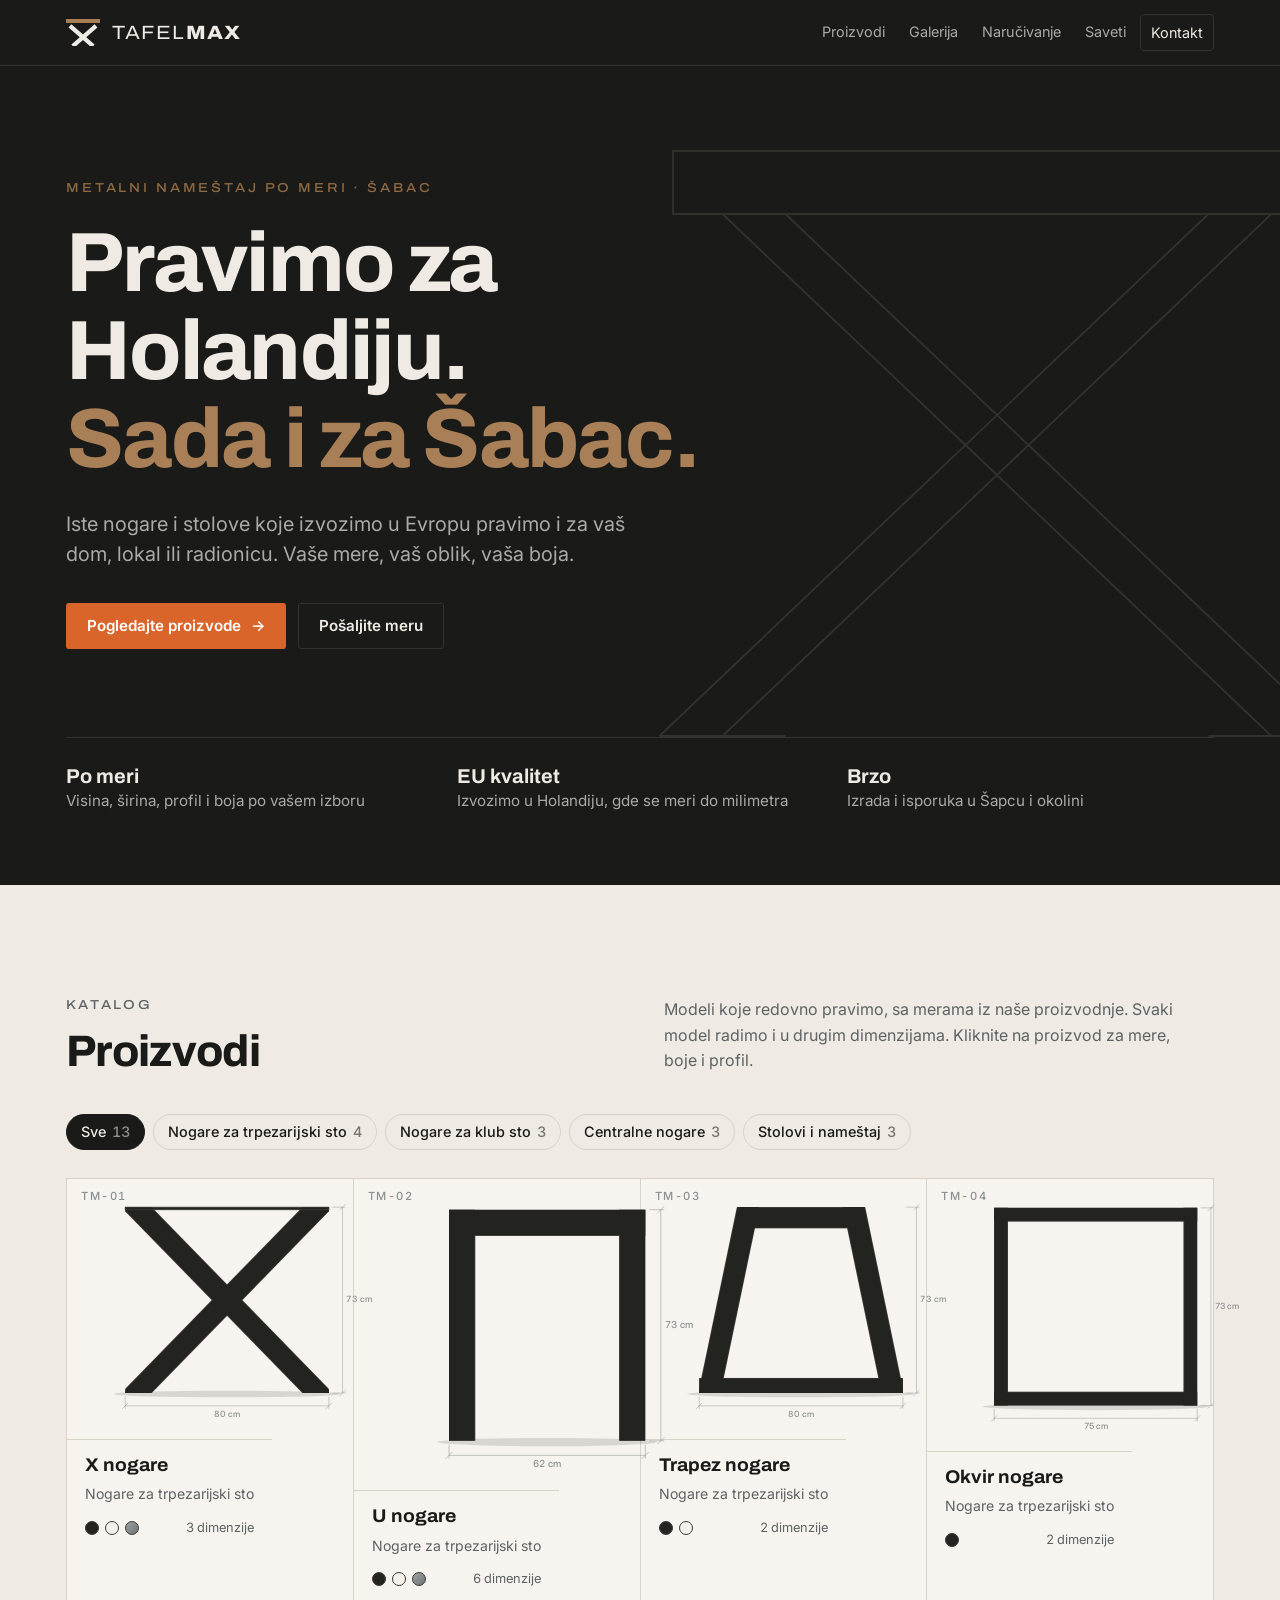
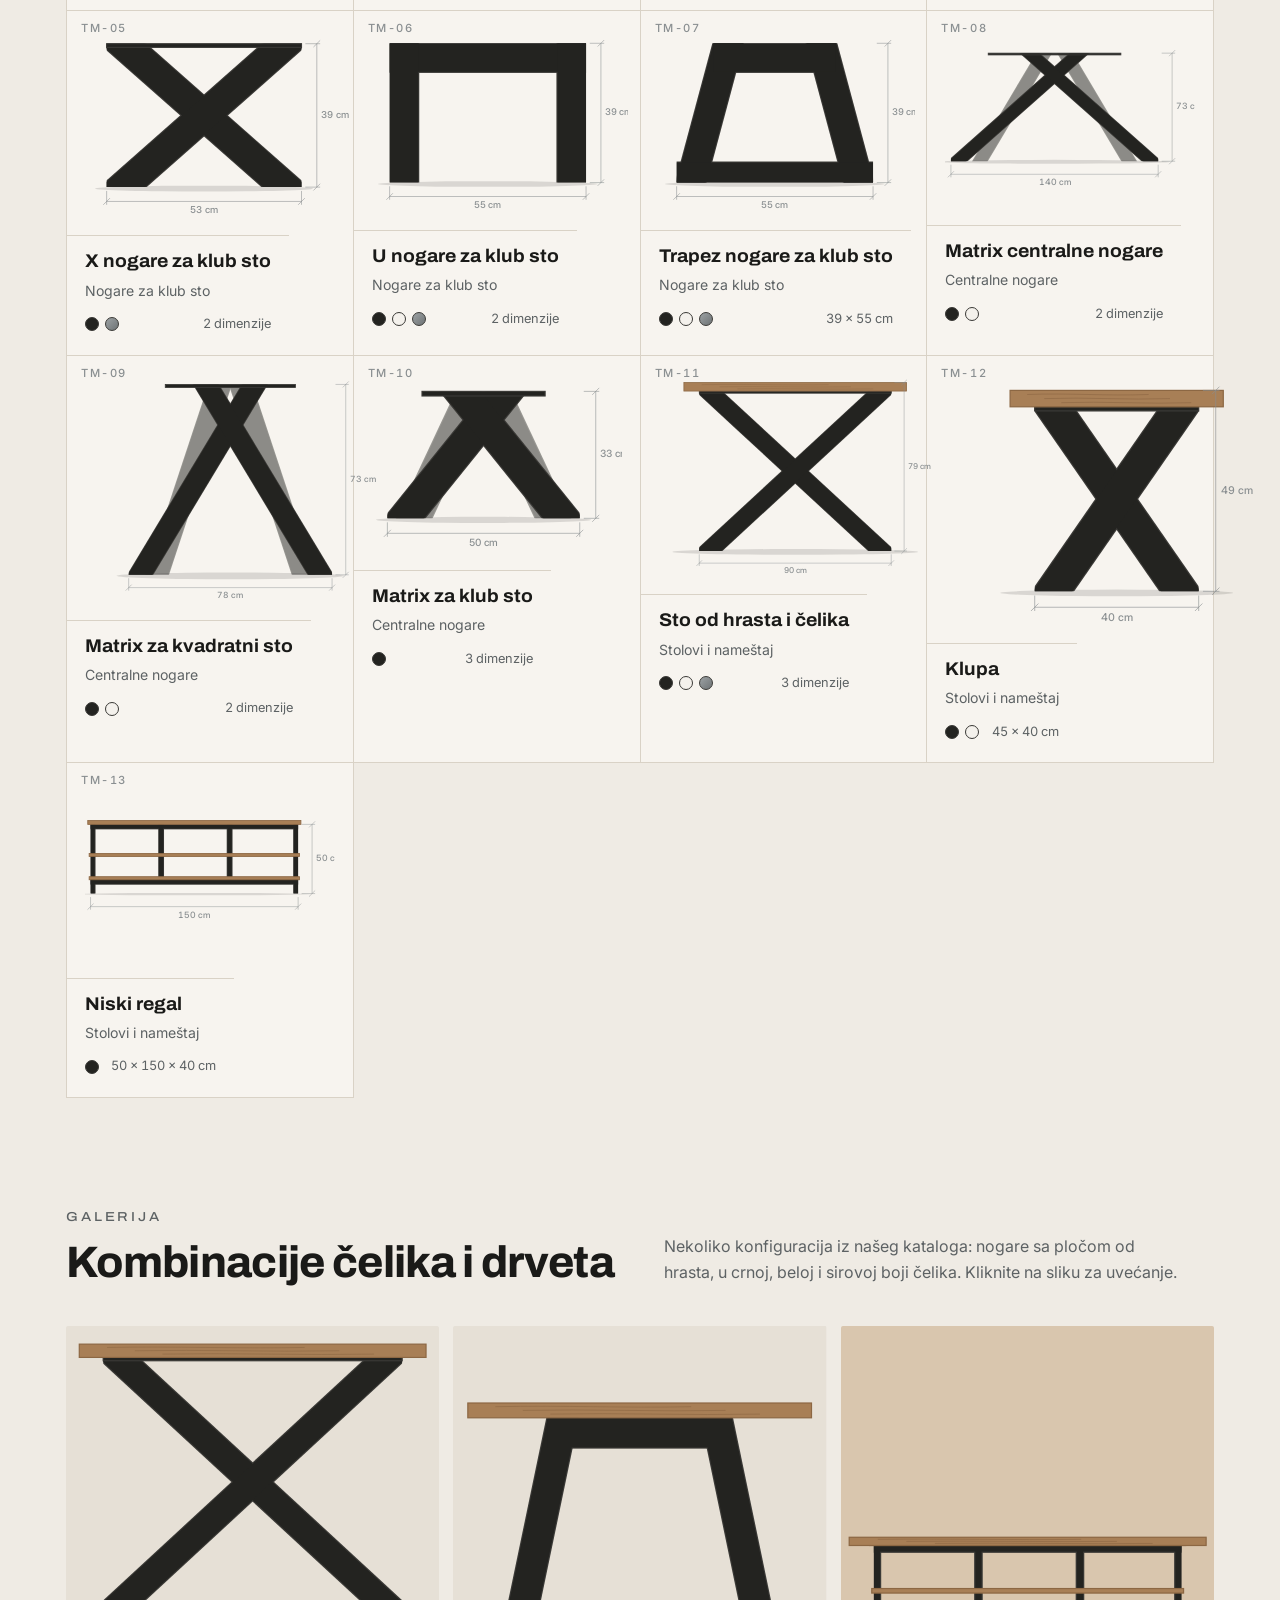
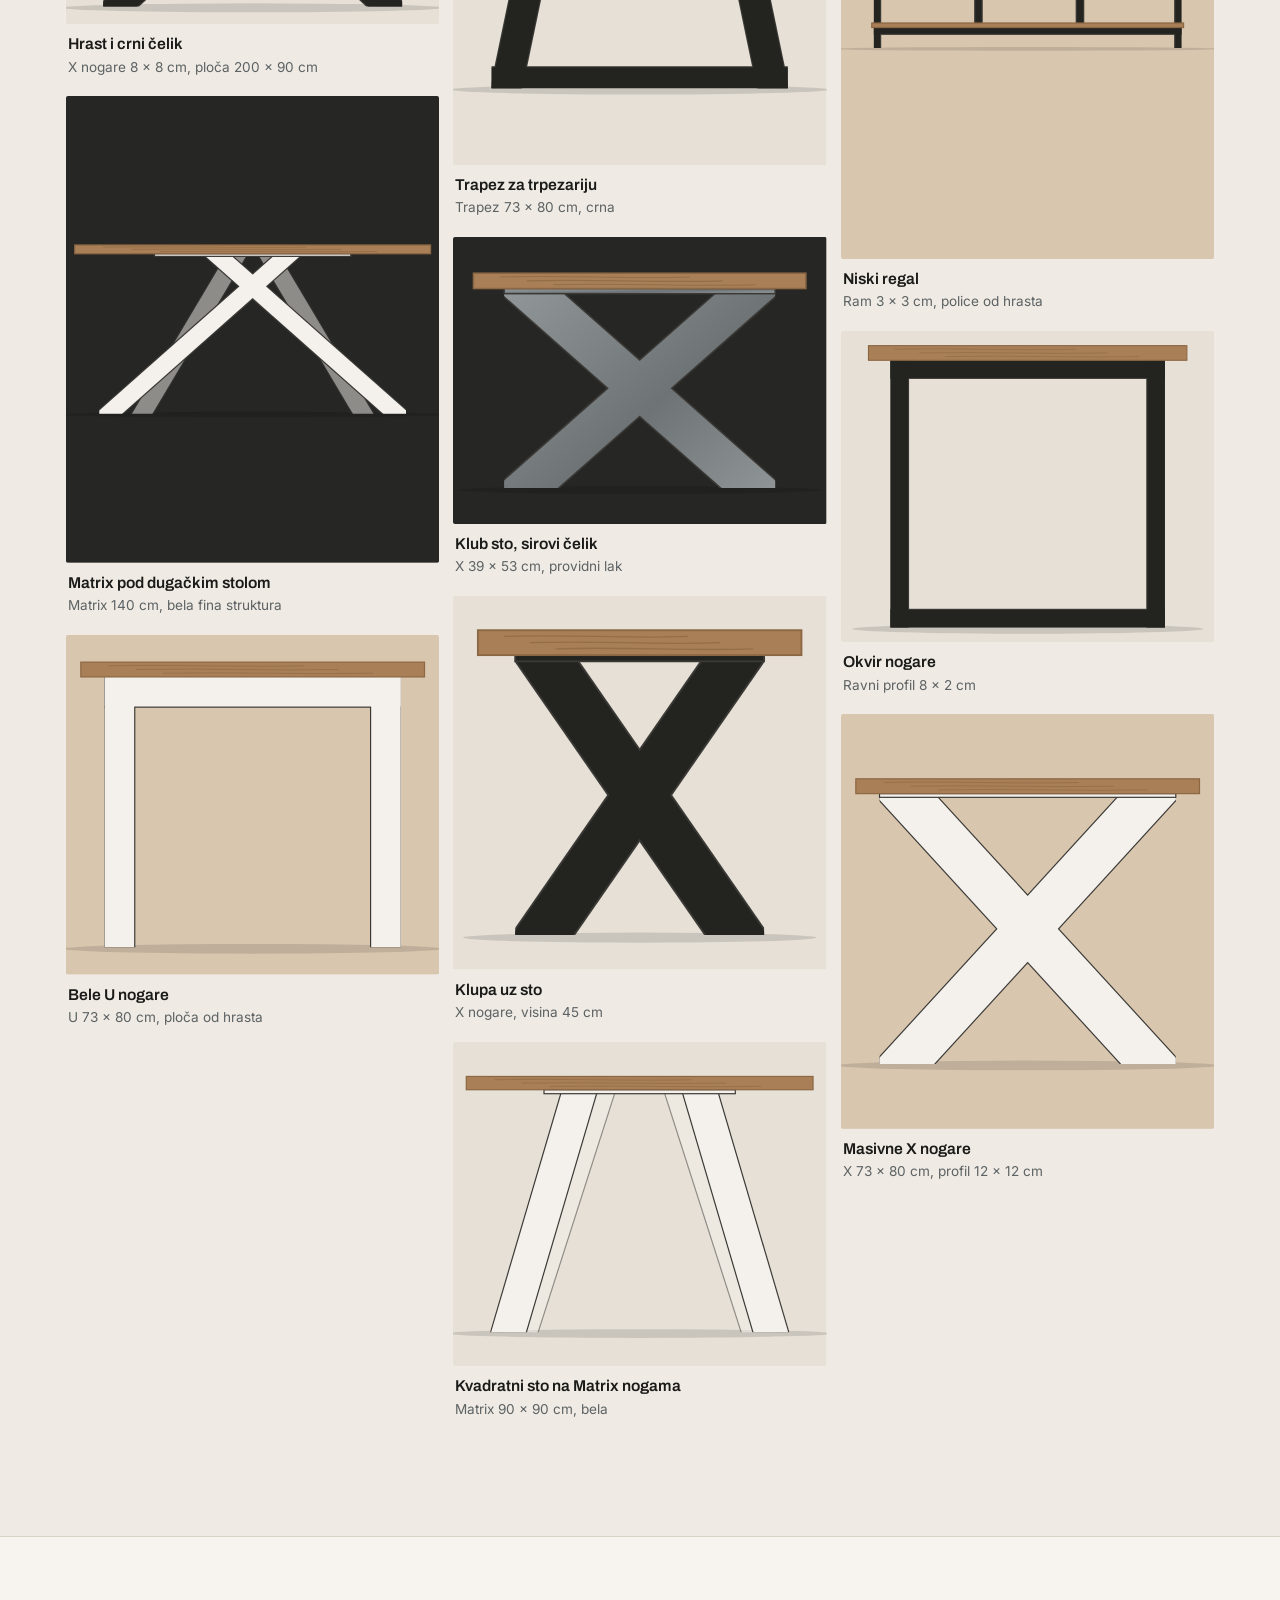
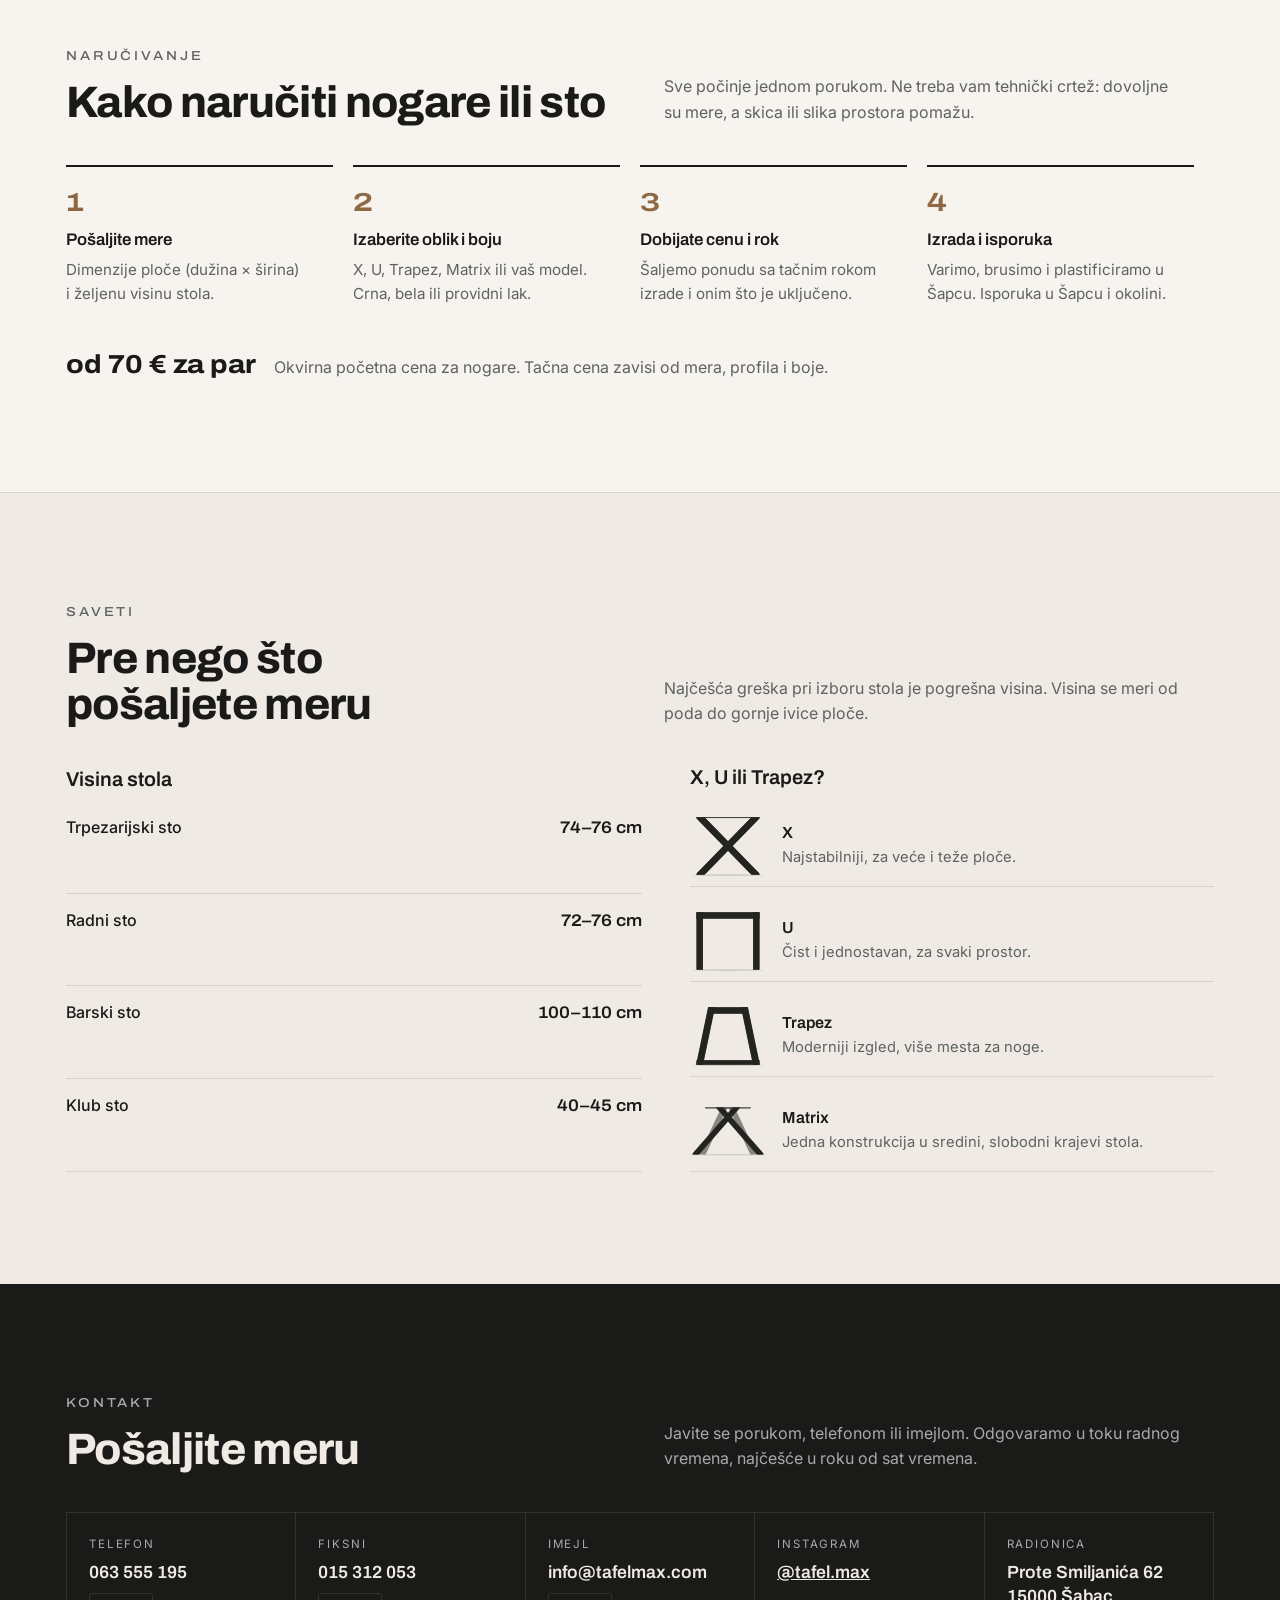
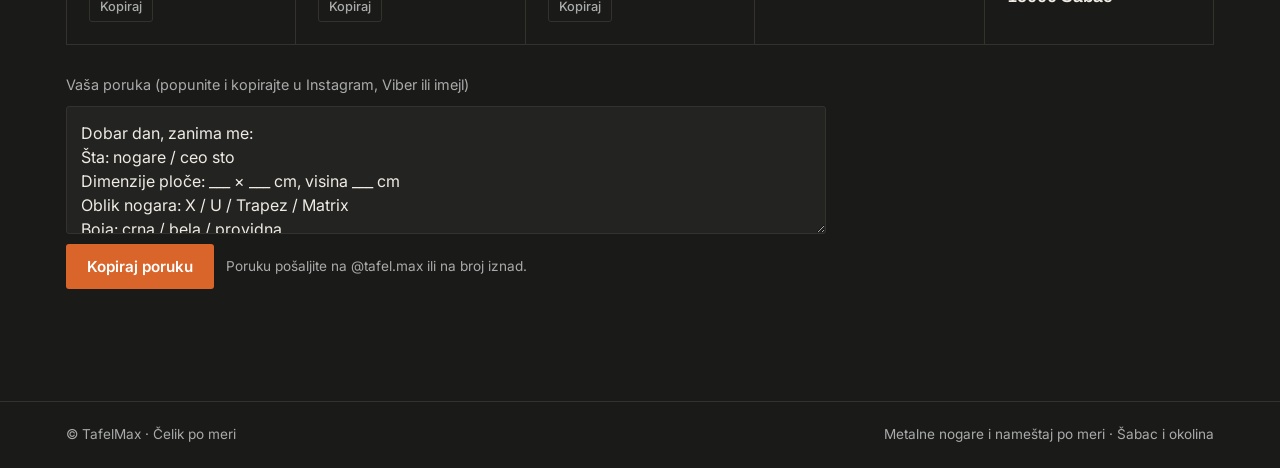
==== index.html @ 5641b3a3 "Add TafelMax static website with product catalog and gallery Co-Authored-By: Claude Opus 5.5 <norepl" ====
<!doctype html>
<html lang="sr-Latn">
<head>
<meta charset="utf-8">
<meta name="viewport" content="width=device-width, initial-scale=1, viewport-fit=cover">
<title>TafelMax</title>
<meta name="claude:viewport-fit-sides" content="cover">
<meta name="description" content="TafelMax, Šabac. Metalne nogare i nameštaj po meri. Izvozimo u Holandiju.">
<link rel="preconnect" href="https://fonts.googleapis.com">
<link rel="preconnect" href="https://fonts.gstatic.com" crossorigin>
<link rel="stylesheet" href="https://fonts.googleapis.com/css2?family=Archivo:wdth,wght@62..125,400..800&family=Inter:wght@400;500;600&display=swap">
<style>
/* Layout: katalog tehničkih listova. Tamni uvodni pojas, zatim mreža proizvoda kao listovi sa kotama u cm. */
:root {
  /* brend paleta (TafelMax vizuelni identitet) */
  --ugalj: #1A1A18;
  --lan: #EFEBE4;
  --hrast: #A87F56;
  --celik: #63686B;
  --varnica: #D9652B;

  --bg: #EFEBE4;
  --surface: #F7F4EF;
  --fg: #1A1A18;
  --muted: #5D6264;
  --line: #D9D2C6;
  --accent: #8E6943;
  --oak: #A87F56;
  --oak-grain: #8C6743;
  --cta: #D9652B;
  --cta-fg: #FFFFFF;
  --sheet: #F7F4EF;
  --dim: #8A8F91;
  --outline: #3A3936;
  --m-black: #232320;
  --m-white: #F4F1EC;
  --raw-a: #9DA2A4;
  --raw-b: #6E7375;

  --band-bg: #1A1A18;
  --band-fg: #EFEBE4;
  --band-muted: #A9ABAA;
  --band-line: #33322E;

  --f-display: "Archivo", "Helvetica Neue", Arial, sans-serif;
  --f-text: "Inter", system-ui, -apple-system, "Segoe UI", Roboto, sans-serif;

  --step--1: 0.8125rem;
  --step-0: 1rem;
  --step-1: 1.25rem;
  --step-2: 1.625rem;
  --step-3: clamp(1.9rem, 1.4rem + 2vw, 2.75rem);
  --step-4: clamp(2.6rem, 1.6rem + 4.6vw, 5.25rem);

  --wrap: 1180px;
  --gut-l: max(16px, env(safe-area-inset-left, 0px));
  --gut-r: max(16px, env(safe-area-inset-right, 0px));
}
@media (prefers-color-scheme: dark) {
  :root:not([data-theme="light"]) {
    --bg: #1A1A18; --surface: #22221F; --fg: #EFEBE4; --muted: #A3A6A6; --line: #34332F;
    --accent: #C49A6E; --oak: #A87F56; --oak-grain: #8C6743; --cta: #D9652B; --cta-fg: #FFFFFF;
    --sheet: #22221F; --dim: #777B7C; --outline: #8E9192; --m-black: #121211; --m-white: #ECE8E1;
    --raw-a: #A4A9AB; --raw-b: #6E7375;
    --band-bg: #121211; --band-line: #2C2B28;
    color-scheme: dark;
  }
}
:root[data-theme="dark"] {
  --bg: #1A1A18; --surface: #22221F; --fg: #EFEBE4; --muted: #A3A6A6; --line: #34332F;
  --accent: #C49A6E; --oak: #A87F56; --oak-grain: #8C6743; --cta: #D9652B; --cta-fg: #FFFFFF;
  --sheet: #22221F; --dim: #777B7C; --outline: #8E9192; --m-black: #121211; --m-white: #ECE8E1;
  --raw-a: #A4A9AB; --raw-b: #6E7375;
  --band-bg: #121211; --band-line: #2C2B28;
  color-scheme: dark;
}

* { box-sizing: border-box; }
html { scroll-behavior: smooth; scroll-padding-top: 72px; }
body {
  margin: 0;
  background: var(--bg);
  color: var(--fg);
  font: 400 var(--step-0)/1.6 var(--f-text);
  -webkit-font-smoothing: antialiased;
}
body::before {
  content: ""; position: fixed; inset: 0 0 auto; height: env(safe-area-inset-top, 0px);
  z-index: 30; background: var(--band-bg);
}
img, svg { max-width: 100%; display: block; }
a { color: inherit; }
h1, h2, h3 { font-family: var(--f-display); text-wrap: balance; margin: 0; line-height: 1.05; }
p { margin: 0; }
:focus-visible { outline: 2px solid var(--cta); outline-offset: 3px; border-radius: 2px; }
.wrap { max-width: var(--wrap); margin: 0 auto; padding-left: var(--gut-l); padding-right: var(--gut-r); }
.eyebrow {
  font: 500 var(--step--1)/1.2 var(--f-display); font-stretch: 112%;
  text-transform: uppercase; letter-spacing: .22em; color: var(--accent);
}
.num { font-variant-numeric: tabular-nums; }

/* header */
.top {
  position: sticky; top: env(safe-area-inset-top, 0px); z-index: 20;
  background: var(--band-bg); color: var(--band-fg); border-bottom: 1px solid var(--band-line);
}
.top .wrap { display: flex; align-items: center; justify-content: space-between; gap: 16px; padding-block: 14px; }
.brand { display: flex; align-items: center; gap: 12px; text-decoration: none; }
.brand svg { width: 34px; height: auto; }
.wordmark { font: 400 1.2rem/1 var(--f-display); font-stretch: 112%; letter-spacing: .08em; }
.wordmark b { font-weight: 800; }
.nav { display: flex; gap: 4px; flex-wrap: wrap; justify-content: flex-end; }
.nav a {
  text-decoration: none; font-size: .9rem; color: var(--band-muted);
  padding: 6px 10px; border-radius: 4px;
}
.nav a:hover { color: var(--band-fg); }
.nav a.cta-mini { color: var(--band-fg); border: 1px solid var(--band-line); }
@media (max-width: 720px) { .nav a:not(.cta-mini) { display: none; } }

/* hero */
.hero { background: var(--band-bg); color: var(--band-fg); overflow: hidden; position: relative; }
.hero .wrap { position: relative; padding-block: clamp(56px, 9vw, 120px) clamp(40px, 6vw, 72px); }
.hero-x {
  position: absolute; right: -6%; top: 6%; width: min(62vw, 720px); height: auto;
  pointer-events: none; color: var(--band-line);
}
.hero h1 {
  font-size: var(--step-4); font-weight: 750; font-stretch: 100%; letter-spacing: -.02em;
  max-width: 14ch; margin-top: 22px; position: relative;
}
.hero h1 span { color: var(--hrast); display: block; }
.hero .lead { max-width: 46ch; margin-top: 26px; font-size: var(--step-1); line-height: 1.5; color: var(--band-muted); position: relative; }
.hero-actions { display: flex; flex-wrap: wrap; gap: 12px; margin-top: 34px; position: relative; }
.btn {
  display: inline-flex; align-items: center; gap: 10px; font: 600 .95rem/1 var(--f-text);
  padding: 14px 20px; border-radius: 3px; text-decoration: none; cursor: pointer; border: 1px solid transparent;
}
.btn-cta { background: var(--cta); color: var(--cta-fg); }
.btn-cta:hover { filter: brightness(1.06); }
.btn-ghost { border-color: var(--band-line); color: var(--band-fg); background: transparent; }
.btn-ghost:hover { border-color: var(--band-muted); }
.facts {
  display: grid; grid-template-columns: repeat(3, minmax(0, 1fr)); gap: 24px;
  margin-top: clamp(48px, 7vw, 88px); padding-top: 26px; border-top: 1px solid var(--band-line); position: relative;
}
.facts b { display: block; font: 700 var(--step-1)/1.2 var(--f-display); }
.facts span { color: var(--band-muted); font-size: .95rem; }
@media (max-width: 600px) { .facts { grid-template-columns: 1fr; gap: 16px; } }

/* sections */
section.block { padding-block: clamp(64px, 9vw, 112px); }
.sec-head { display: grid; grid-template-columns: minmax(0, 1fr) minmax(0, 1fr); gap: 24px 48px; align-items: end; margin-bottom: 40px; }
.sec-head h2 { font-size: var(--step-3); font-weight: 750; letter-spacing: -.015em; margin-top: 14px; }
.sec-head p { color: var(--muted); max-width: 52ch; }
@media (max-width: 760px) { .sec-head { grid-template-columns: 1fr; } }

/* category chips */
.chips { display: flex; flex-wrap: wrap; gap: 8px; margin-bottom: 28px; }
.chip {
  font: 500 .9rem/1 var(--f-text); padding: 10px 14px; border-radius: 999px; cursor: pointer;
  background: transparent; color: var(--fg); border: 1px solid var(--line);
}
.chip:hover { border-color: var(--muted); }
.chip[aria-pressed="true"] { background: var(--fg); color: var(--bg); border-color: var(--fg); }
.chip .n { opacity: .55; margin-left: 6px; font-variant-numeric: tabular-nums; }

/* product grid */
.grid { display: grid; grid-template-columns: repeat(auto-fill, minmax(260px, 1fr)); gap: 0; border-top: 1px solid var(--line); border-left: 1px solid var(--line); }
.card {
  background: var(--sheet); display: flex; flex-direction: column; text-align: left;
  border: 0; border-right: 1px solid var(--line); border-bottom: 1px solid var(--line);
  padding: 0; color: inherit; font: inherit; cursor: pointer; min-width: 0;
}
.card:hover .draw { background: var(--surface); }
.card:hover h3 { color: var(--accent); }
.draw { aspect-ratio: 4 / 3; padding: 18px; display: grid; place-items: center; transition: background .2s; position: relative; }
.draw svg { width: 100%; height: 100%; }
.sheet-tag {
  position: absolute; top: 12px; left: 14px; font: 500 .7rem/1 var(--f-text); letter-spacing: .14em;
  text-transform: uppercase; color: var(--dim); font-variant-numeric: tabular-nums;
}
.card-body { padding: 16px 18px 20px; border-top: 1px solid var(--line); display: grid; gap: 8px; }
.card h3 { font-size: 1.15rem; font-weight: 700; font-stretch: 105%; transition: color .2s; }
.card .meta { color: var(--muted); font-size: .88rem; }
.card-foot { display: flex; justify-content: space-between; align-items: center; gap: 12px; margin-top: 4px; }
.swatches { display: flex; gap: 6px; }
.sw { width: 14px; height: 14px; border-radius: 50%; border: 1px solid var(--outline); }
.sw-crna { background: var(--m-black); }
.sw-bela { background: var(--m-white); }
.sw-providna { background: linear-gradient(135deg, var(--raw-a), var(--raw-b)); }
.sizes { font-size: .8rem; color: var(--muted); font-variant-numeric: tabular-nums; }

/* gallery */
.gal { columns: 3 280px; column-gap: 14px; }
.gal button {
  break-inside: avoid; display: block; width: 100%; margin: 0 0 14px; padding: 0; border: 0;
  background: none; color: inherit; font: inherit; text-align: left; cursor: zoom-in;
}
.gal .frame { border-radius: 2px; overflow: hidden; position: relative; }
.gal .frame svg { width: 100%; height: auto; transition: transform .5s ease; }
.gal button:hover .frame svg { transform: scale(1.025); }
.gal figcaption { padding: 10px 2px 4px; display: grid; gap: 2px; }
.gal figcaption b { font: 600 .98rem/1.3 var(--f-display); }
.gal figcaption span { font-size: .85rem; color: var(--muted); }

/* order steps */
.order { background: var(--surface); border-block: 1px solid var(--line); }
.steps { display: grid; grid-template-columns: repeat(4, minmax(0, 1fr)); gap: 0; counter-reset: s; }
.step { padding: 4px 28px 8px 0; border-top: 2px solid var(--fg); padding-top: 22px; margin-right: 20px; }
.step::before {
  counter-increment: s; content: counter(s); font: 700 var(--step-2)/1 var(--f-display);
  font-stretch: 125%; color: var(--accent); display: block; margin-bottom: 14px;
}
.step b { display: block; font: 600 1.05rem/1.35 var(--f-display); margin-bottom: 6px; }
.step p { color: var(--muted); font-size: .95rem; }
@media (max-width: 860px) { .steps { grid-template-columns: repeat(2, minmax(0, 1fr)); row-gap: 28px; } }
@media (max-width: 480px) { .steps { grid-template-columns: 1fr; } .step { margin-right: 0; } }
.price-note { margin-top: 36px; display: flex; flex-wrap: wrap; align-items: baseline; gap: 10px 18px; }
.price-note strong { font: 750 var(--step-2)/1 var(--f-display); font-stretch: 110%; }
.price-note span { color: var(--muted); }

/* guide */
.guide { display: grid; grid-template-columns: minmax(0, 1.1fr) minmax(0, 1fr); gap: 48px; }
@media (max-width: 860px) { .guide { grid-template-columns: 1fr; } }
.htable { width: 100%; border-collapse: collapse; font-variant-numeric: tabular-nums; }
.htable th, .htable td { text-align: left; padding: 14px 0; border-bottom: 1px solid var(--line); vertical-align: baseline; }
.htable th { font-weight: 500; }
.htable td { text-align: right; font: 600 1.05rem/1 var(--f-display); font-stretch: 110%; white-space: nowrap; }
.htable caption { text-align: left; font: 600 var(--step-1)/1.2 var(--f-display); padding-bottom: 10px; }
.shapes { display: grid; gap: 14px; }
.shapes h3 { font-size: var(--step-1); font-weight: 600; margin-bottom: 4px; }
.shape { display: grid; grid-template-columns: 76px minmax(0, 1fr); gap: 16px; align-items: center; padding-block: 8px; border-bottom: 1px solid var(--line); }
.shape svg { width: 76px; height: 64px; }
.shape b { font: 600 1rem/1.3 var(--f-display); display: block; }
.shape span { color: var(--muted); font-size: .92rem; }

/* contact */
.contact { background: var(--band-bg); color: var(--band-fg); }
.contact .sec-head p { color: var(--band-muted); }
.contact .eyebrow { color: var(--hrast); }
.cgrid { display: grid; grid-template-columns: repeat(auto-fit, minmax(220px, 1fr)); gap: 1px; background: var(--band-line); border: 1px solid var(--band-line); }
.citem { background: var(--band-bg); padding: 22px; display: grid; gap: 8px; align-content: start; min-width: 0; }
.citem small { text-transform: uppercase; letter-spacing: .16em; font-size: .72rem; color: var(--band-muted); }
.citem .v { font: 600 1.1rem/1.35 var(--f-display); overflow-wrap: anywhere; user-select: all; }
.copy {
  justify-self: start; font: 500 .8rem/1 var(--f-text); color: var(--band-muted); background: none;
  border: 1px solid var(--band-line); border-radius: 3px; padding: 7px 10px; cursor: pointer;
}
.copy:hover { color: var(--band-fg); border-color: var(--band-muted); }
.msg-box { margin-top: 28px; display: grid; gap: 10px; max-width: 760px; }
.msg-box label { font-size: .9rem; color: var(--band-muted); }
.msg-box textarea {
  width: 100%; min-height: 128px; resize: vertical; font: 400 1rem/1.5 var(--f-text);
  background: #FFFFFF0A; color: var(--band-fg); border: 1px solid var(--band-line); border-radius: 3px; padding: 14px;
}
.msg-row { display: flex; gap: 12px; align-items: center; flex-wrap: wrap; }
.msg-row .hint { font-size: .85rem; color: var(--band-muted); }
footer { background: var(--band-bg); color: var(--band-muted); border-top: 1px solid var(--band-line); font-size: .85rem; }
footer .wrap { display: flex; justify-content: space-between; flex-wrap: wrap; gap: 12px; padding-block: 22px; }

/* dialogs */
dialog {
  border: 0; padding: 0; background: var(--bg); color: var(--fg); width: min(980px, calc(100vw - 24px));
  max-height: calc(100dvh - 24px); border-radius: 4px; box-shadow: 0 30px 80px #0007;
}
dialog::backdrop { background: #0d0d0cd0; }
.dlg { display: grid; grid-template-columns: minmax(0, 1.25fr) minmax(0, 1fr); }
@media (max-width: 760px) { .dlg { grid-template-columns: 1fr; } }
.dlg-draw { background: var(--sheet); padding: 28px; display: grid; place-items: center; min-height: 300px; position: relative; border-right: 1px solid var(--line); }
.dlg-draw svg { width: 100%; height: auto; max-height: 62dvh; }
.dlg-info { padding: 28px; display: grid; gap: 18px; align-content: start; min-width: 0; overflow-y: auto; }
.dlg-info h3 { font-size: var(--step-2); font-weight: 750; }
.dlg-info .desc { color: var(--muted); }
.opt-label { font-size: .75rem; text-transform: uppercase; letter-spacing: .16em; color: var(--muted); margin-bottom: 8px; }
.opts { display: flex; flex-wrap: wrap; gap: 6px; }
.opt {
  font: 500 .88rem/1 var(--f-text); padding: 9px 12px; border-radius: 3px; cursor: pointer;
  background: transparent; color: var(--fg); border: 1px solid var(--line); font-variant-numeric: tabular-nums;
  display: inline-flex; align-items: center; gap: 8px;
}
.opt[aria-pressed="true"] { border-color: var(--fg); box-shadow: inset 0 0 0 1px var(--fg); }
.spec { width: 100%; border-collapse: collapse; font-size: .92rem; font-variant-numeric: tabular-nums; }
.spec th, .spec td { padding: 8px 0; border-bottom: 1px solid var(--line); text-align: left; }
.spec th { color: var(--muted); font-weight: 400; width: 44%; }
.close {
  position: absolute; top: 10px; right: 10px; width: 40px; height: 40px; border-radius: 50%;
  border: 1px solid var(--line); background: var(--bg); color: var(--fg); cursor: pointer; font-size: 1.3rem; line-height: 1; z-index: 2;
}
.lb { width: min(1100px, calc(100vw - 24px)); background: var(--band-bg); color: var(--band-fg); }
.lb-inner { position: relative; display: grid; }
.lb-img svg { width: 100%; height: auto; max-height: 76dvh; }
.lb-cap { padding: 16px 20px; display: flex; justify-content: space-between; align-items: center; gap: 16px; flex-wrap: wrap; }
.lb-cap b { font: 600 1.05rem/1.3 var(--f-display); display: block; }
.lb-cap span { color: var(--band-muted); font-size: .9rem; }
.lb-nav { display: flex; gap: 8px; }
.lb-nav button, .lb .close {
  width: 42px; height: 42px; border-radius: 50%; border: 1px solid var(--band-line); background: var(--band-bg);
  color: var(--band-fg); cursor: pointer; font-size: 1.1rem;
}
.lb .close { position: absolute; top: 10px; right: 10px; }

.toast {
  position: fixed; left: 50%; bottom: calc(20px + env(safe-area-inset-bottom, 0px)); transform: translateX(-50%);
  background: var(--fg); color: var(--bg); padding: 10px 16px; border-radius: 3px; font-size: .9rem; z-index: 50;
}
@media (prefers-reduced-motion: reduce) {
  html { scroll-behavior: auto; }
  *, *::before, *::after { transition: none !important; animation: none !important; }
}
</style>
</head>
<body>

<header class="top">
  <div class="wrap">
    <a class="brand" href="#pocetak" aria-label="TafelMax, početak">
      <svg viewBox="0 0 120 96" aria-hidden="true"><rect x="0" y="0" width="120" height="14" fill="#A87F56"/><path d="M14 24 L96 96 M106 24 L24 96" stroke="currentColor" stroke-width="15" stroke-linecap="butt" fill="none"/></svg>
      <span class="wordmark">TAFEL<b>MAX</b></span>
    </a>
    <nav class="nav" aria-label="Glavni meni">
      <a href="#proizvodi">Proizvodi</a>
      <a href="#galerija">Galerija</a>
      <a href="#narucivanje">Naručivanje</a>
      <a href="#saveti">Saveti</a>
      <a class="cta-mini" href="#kontakt">Kontakt</a>
    </nav>
  </div>
</header>

<main id="pocetak">
  <section class="hero">
    <svg class="hero-x" viewBox="0 0 800 700" aria-hidden="true" fill="none" stroke="currentColor" stroke-width="2">
      <rect x="40" y="40" width="720" height="70"/>
      <path d="M95 110 L705 690 M705 110 L95 690"/>
      <path d="M165 110 L775 690 M635 110 L25 690"/>
      <path d="M25 690 H165 M635 690 H775"/>
    </svg>
    <div class="wrap">
      <p class="eyebrow">Metalni nameštaj po meri · Šabac</p>
      <h1>Pravimo za Holandiju. <span>Sada i za Šabac.</span></h1>
      <p class="lead">Iste nogare i stolove koje izvozimo u Evropu pravimo i za vaš dom, lokal ili radionicu. Vaše mere, vaš oblik, vaša boja.</p>
      <div class="hero-actions">
        <a class="btn btn-cta" href="#proizvodi">Pogledajte proizvode <span aria-hidden="true">→</span></a>
        <a class="btn btn-ghost" href="#kontakt">Pošaljite meru</a>
      </div>
      <div class="facts">
        <div><b>Po meri</b><span>Visina, širina, profil i boja po vašem izboru</span></div>
        <div><b>EU kvalitet</b><span>Izvozimo u Holandiju, gde se meri do milimetra</span></div>
        <div><b>Brzo</b><span>Izrada i isporuka u Šapcu i okolini</span></div>
      </div>
    </div>
  </section>

  <section class="block" id="proizvodi">
    <div class="wrap">
      <div class="sec-head">
        <div>
          <p class="eyebrow">Katalog</p>
          <h2>Proizvodi</h2>
        </div>
        <p>Modeli koje redovno pravimo, sa merama iz naše proizvodnje. Svaki model radimo i u drugim dimenzijama. Kliknite na proizvod za mere, boje i profil.</p>
      </div>
      <div class="chips" id="chips" role="group" aria-label="Kategorije proizvoda"></div>
      <div class="grid" id="grid"></div>
    </div>
  </section>

  <section class="block" id="galerija" style="padding-top:0">
    <div class="wrap">
      <div class="sec-head">
        <div>
          <p class="eyebrow">Galerija</p>
          <h2>Kombinacije čelika i drveta</h2>
        </div>
        <p>Nekoliko konfiguracija iz našeg kataloga: nogare sa pločom od hrasta, u crnoj, beloj i sirovoj boji čelika. Kliknite na sliku za uvećanje.</p>
      </div>
      <div class="gal" id="gal"></div>
    </div>
  </section>

  <section class="block order" id="narucivanje">
    <div class="wrap">
      <div class="sec-head">
        <div>
          <p class="eyebrow">Naručivanje</p>
          <h2>Kako naručiti nogare ili sto</h2>
        </div>
        <p>Sve počinje jednom porukom. Ne treba vam tehnički crtež: dovoljne su mere, a skica ili slika prostora pomažu.</p>
      </div>
      <div class="steps">
        <div class="step"><b>Pošaljite mere</b><p>Dimenzije ploče (dužina × širina) i željenu visinu stola.</p></div>
        <div class="step"><b>Izaberite oblik i boju</b><p>X, U, Trapez, Matrix ili vaš model. Crna, bela ili providni lak.</p></div>
        <div class="step"><b>Dobijate cenu i rok</b><p>Šaljemo ponudu sa tačnim rokom izrade i onim što je uključeno.</p></div>
        <div class="step"><b>Izrada i isporuka</b><p>Varimo, brusimo i plastificiramo u Šapcu. Isporuka u Šapcu i okolini.</p></div>
      </div>
      <div class="price-note">
        <strong class="num">od 70 € za par</strong>
        <span>Okvirna početna cena za nogare. Tačna cena zavisi od mera, profila i boje.</span>
      </div>
    </div>
  </section>

  <section class="block" id="saveti">
    <div class="wrap">
      <div class="sec-head">
        <div>
          <p class="eyebrow">Saveti</p>
          <h2>Pre nego što pošaljete meru</h2>
        </div>
        <p>Najčešća greška pri izboru stola je pogrešna visina. Visina se meri od poda do gornje ivice ploče.</p>
      </div>
      <div class="guide">
        <table class="htable">
          <caption>Visina stola</caption>
          <tbody>
            <tr><th scope="row">Trpezarijski sto</th><td>74–76 cm</td></tr>
            <tr><th scope="row">Radni sto</th><td>72–76 cm</td></tr>
            <tr><th scope="row">Barski sto</th><td>100–110 cm</td></tr>
            <tr><th scope="row">Klub sto</th><td>40–45 cm</td></tr>
          </tbody>
        </table>
        <div class="shapes" id="shapes">
          <h3>X, U ili Trapez?</h3>
        </div>
      </div>
    </div>
  </section>

  <section class="block contact" id="kontakt">
    <div class="wrap">
      <div class="sec-head">
        <div>
          <p class="eyebrow">Kontakt</p>
          <h2>Pošaljite meru</h2>
        </div>
        <p>Javite se porukom, telefonom ili imejlom. Odgovaramo u toku radnog vremena, najčešće u roku od sat vremena.</p>
      </div>
      <div class="cgrid">
        <div class="citem"><small>Telefon</small><span class="v num">063 555 195</span><button class="copy" type="button" data-copy="063555195">Kopiraj</button></div>
        <div class="citem"><small>Fiksni</small><span class="v num">015 312 053</span><button class="copy" type="button" data-copy="015312053">Kopiraj</button></div>
        <div class="citem"><small>Imejl</small><span class="v">info@tafelmax.com</span><button class="copy" type="button" data-copy="info@tafelmax.com">Kopiraj</button></div>
        <div class="citem"><small>Instagram</small><a class="v" href="https://www.instagram.com/tafel.max/" target="_blank" rel="noopener">@tafel.max</a></div>
        <div class="citem"><small>Radionica</small><span class="v">Prote Smiljanića 62<br>15000 Šabac</span></div>
      </div>
      <form class="msg-box" id="msgForm">
        <label for="msg">Vaša poruka (popunite i kopirajte u Instagram, Viber ili imejl)</label>
        <textarea id="msg">Dobar dan, zanima me:
Šta: nogare / ceo sto
Dimenzije ploče: ___ × ___ cm, visina ___ cm
Oblik nogara: X / U / Trapez / Matrix
Boja: crna / bela / providna
Mesto isporuke: </textarea>
        <div class="msg-row">
          <button class="btn btn-cta" type="submit">Kopiraj poruku</button>
          <span class="hint">Poruku pošaljite na @tafel.max ili na broj iznad.</span>
        </div>
      </form>
    </div>
  </section>
</main>

<footer>
  <div class="wrap">
    <span>© TafelMax · Čelik po meri</span>
    <span>Metalne nogare i nameštaj po meri · Šabac i okolina</span>
  </div>
</footer>

<dialog id="pd" aria-labelledby="pdTitle">
  <button class="close" type="button" data-close aria-label="Zatvori">×</button>
  <div class="dlg">
    <div class="dlg-draw" id="pdDraw"></div>
    <div class="dlg-info">
      <div>
        <p class="eyebrow" id="pdCat"></p>
        <h3 id="pdTitle" style="margin-top:10px"></h3>
      </div>
      <p class="desc" id="pdDesc"></p>
      <div><p class="opt-label">Dimenzije</p><div class="opts" id="pdSizes"></div></div>
      <div id="pdVarWrap"><p class="opt-label">Izvedba</p><div class="opts" id="pdVars"></div></div>
      <div><p class="opt-label">Boja</p><div class="opts" id="pdColors"></div></div>
      <table class="spec"><tbody id="pdSpec"></tbody></table>
      <a class="btn btn-cta" href="#kontakt" id="pdAsk" style="justify-self:start">Pošaljite upit za ovaj model</a>
    </div>
  </div>
</dialog>

<dialog id="lb" class="lb" aria-label="Galerija">
  <div class="lb-inner">
    <button class="close" type="button" data-close aria-label="Zatvori">×</button>
    <div class="lb-img" id="lbImg"></div>
    <div class="lb-cap">
      <div><b id="lbTitle"></b><span id="lbSub"></span></div>
      <div class="lb-nav">
        <button type="button" id="lbPrev" aria-label="Prethodna">←</button>
        <button type="button" id="lbNext" aria-label="Sledeća">→</button>
      </div>
    </div>
  </div>
</dialog>

<script>
(function () {
  "use strict";

  /* ---------- podaci ---------- */
  var CATS = [
    { id: "sve", name: "Sve" },
    { id: "trpezarija", name: "Nogare za trpezarijski sto" },
    { id: "klub", name: "Nogare za klub sto" },
    { id: "matrix", name: "Centralne nogare" },
    { id: "namestaj", name: "Stolovi i nameštaj" }
  ];
  var COLORS = {
    crna: "Crna, fina struktura",
    bela: "Bela, fina struktura",
    providna: "Providni lak (sirovi čelik)"
  };
  // mere u mm: h visina, w širina, l dužina (Matrix), p profil (vidljiva strana), pd dubina profila
  var PRODUCTS = [
    { id: "x", name: "X nogare", cat: "trpezarija", model: "x",
      desc: "Najstabilniji oblik, za veće i teže ploče. Montažna ploča sa rupama za vijke.",
      sizes: [ {h:730,w:800,p:80,pd:80}, {h:730,w:800,p:100,pd:100}, {h:730,w:800,p:120,pd:120} ],
      colors: ["crna","bela","providna"] },
    { id: "u", name: "U nogare", cat: "trpezarija", model: "u",
      desc: "Čist i jednostavan oblik koji se uklapa u svaki prostor.",
      sizes: [ {h:730,w:620,p:80,pd:80}, {h:730,w:640,p:80,pd:80}, {h:730,w:800,p:80,pd:80}, {h:730,w:800,p:100,pd:100}, {h:730,w:800,p:120,pd:80}, {h:670,w:750,p:120,pd:80} ],
      colors: ["crna","bela","providna"] },
    { id: "trapez", name: "Trapez nogare", cat: "trpezarija", model: "trapez",
      desc: "Moderniji izgled i više mesta za noge. Zatvoren okvir sa donjom prečkom.",
      sizes: [ {h:730,w:800,p:80,pd:80}, {h:670,w:850,p:80,pd:80} ],
      colors: ["crna","bela"] },
    { id: "okvir", name: "Okvir nogare", cat: "trpezarija", model: "okvir",
      desc: "Pravougaoni okvir od ravnog profila. Lagan izgled, čvrst spoj.",
      sizes: [ {h:730,w:750,p:80,pd:20}, {h:730,w:750,p:80,pd:40} ],
      colors: ["crna"] },
    { id: "x-klub", name: "X nogare za klub sto", cat: "klub", model: "x",
      desc: "X oblik u niskoj izvedbi, za klub stolove i stočiće.",
      sizes: [ {h:390,w:530,p:80,pd:80}, {h:430,w:300,p:80,pd:80} ],
      colors: ["crna","providna"] },
    { id: "u-klub", name: "U nogare za klub sto", cat: "klub", model: "u",
      desc: "Niske U nogare za klub sto, stočić ili klupu.",
      sizes: [ {h:390,w:550,p:80,pd:80}, {h:430,w:300,p:80,pd:80} ],
      colors: ["crna","bela","providna"] },
    { id: "trapez-klub", name: "Trapez nogare za klub sto", cat: "klub", model: "trapez",
      desc: "Trapez oblik u niskoj izvedbi.",
      sizes: [ {h:390,w:550,p:80,pd:80} ],
      colors: ["crna","bela","providna"] },
    { id: "matrix", name: "Matrix centralne nogare", cat: "matrix", model: "matrix",
      desc: "Jedna centralna konstrukcija umesto dve nogare. Za duže stolove i mesta na krajevima stola.",
      sizes: [ {h:730,w:800,l:1400,p:80,pd:80}, {h:730,w:800,l:1400,p:100,pd:100} ],
      variants: ["X","Bočne noge"],
      colors: ["crna","bela"] },
    { id: "matrix-kv", name: "Matrix za kvadratni sto", cat: "matrix", model: "matrix",
      desc: "Matrix za kvadratne i okrugle ploče.",
      sizes: [ {h:730,w:780,l:780,p:80,pd:80}, {h:730,w:900,l:900,p:100,pd:100} ],
      variants: ["X","Bočne noge"],
      colors: ["crna","bela"] },
    { id: "matrix-klub", name: "Matrix za klub sto", cat: "matrix", model: "matrix",
      desc: "Niski Matrix za klub stolove.",
      sizes: [ {h:330,w:500,l:500,p:80,pd:80}, {h:390,w:500,l:500,p:80,pd:80}, {h:390,w:550,l:825,p:80,pd:80} ],
      variants: ["X"],
      colors: ["crna"] },
    { id: "sto", name: "Sto od hrasta i čelika", cat: "namestaj", model: "sto",
      desc: "Ceo sto: ploča od hrasta i čelične nogare po izboru. Mere ploče po vašoj meri.",
      sizes: [ {h:750,w:900,p:80,pd:80,top:40,label:"200 × 90"}, {h:750,w:1000,p:80,pd:80,top:40,label:"240 × 100"}, {h:750,w:800,p:80,pd:80,top:40,label:"160 × 80"} ],
      colors: ["crna","bela","providna"] },
    { id: "klupa", name: "Klupa", cat: "namestaj", model: "klupa",
      desc: "Klupa uz trpezarijski sto ili za hodnik. X nogare i ploča od hrasta.",
      sizes: [ {h:450,w:400,p:80,pd:80,top:40} ],
      colors: ["crna","bela"] },
    { id: "regal", name: "Niski regal", cat: "namestaj", model: "regal",
      desc: "Ram od kvadratnog profila sa policama od drveta. Za dnevnu sobu, lokal ili apartman.",
      sizes: [ {h:500,w:1500,d:400,p:30,pd:30} ],
      colors: ["crna"] }
  ];

  var GALLERY = [
    { model: "sto", size: {h:750,w:900,p:80,pd:80,top:40}, color: "crna", bg: "lan", ratio: 1.25, t: "Hrast i crni čelik", s: "X nogare 8 × 8 cm, ploča 200 × 90 cm" },
    { model: "matrix", size: {h:730,w:800,l:1400,p:80,pd:80,top:40}, variant: "X", color: "bela", bg: "ugalj", ratio: 0.8, t: "Matrix pod dugačkim stolom", s: "Matrix 140 cm, bela fina struktura" },
    { model: "u", size: {h:730,w:800,p:80,pd:80,top:40}, color: "bela", bg: "hrast", ratio: 1.1, t: "Bele U nogare", s: "U 73 × 80 cm, ploča od hrasta" },
    { model: "trapez", size: {h:730,w:800,p:80,pd:80,top:40}, color: "crna", bg: "lan", ratio: 0.85, t: "Trapez za trpezariju", s: "Trapez 73 × 80 cm, crna" },
    { model: "x", size: {h:390,w:530,p:80,pd:80,top:30}, color: "providna", bg: "ugalj", ratio: 1.3, t: "Klub sto, sirovi čelik", s: "X 39 × 53 cm, providni lak" },
    { model: "klupa", size: {h:450,w:400,p:80,pd:80,top:40}, color: "crna", bg: "lan", ratio: 1, t: "Klupa uz sto", s: "X nogare, visina 45 cm" },
    { model: "matrix", size: {h:730,w:900,l:900,p:100,pd:100,top:40}, variant: "Bočne noge", color: "bela", bg: "lan", ratio: 1.15, t: "Kvadratni sto na Matrix nogama", s: "Matrix 90 × 90 cm, bela" },
    { model: "regal", size: {h:500,w:1500,d:400,p:30,pd:30}, color: "crna", bg: "hrast", ratio: 0.7, t: "Niski regal", s: "Ram 3 × 3 cm, police od hrasta" },
    { model: "okvir", size: {h:730,w:750,p:80,pd:20,top:40}, color: "crna", bg: "lan", ratio: 1.2, t: "Okvir nogare", s: "Ravni profil 8 × 2 cm" },
    { model: "x", size: {h:730,w:800,p:120,pd:120,top:40}, color: "bela", bg: "hrast", ratio: 0.9, t: "Masivne X nogare", s: "X 73 × 80 cm, profil 12 × 12 cm" }
  ];

  /* ---------- crtanje ---------- */
  var uid = 0;
  function cm(mm) { var v = mm / 10; return (Math.round(v * 10) / 10).toString().replace(".", ","); }

  function metalFill(color, gid) {
    if (color === "bela") return "var(--m-white)";
    if (color === "providna") return "url(#" + gid + ")";
    return "var(--m-black)";
  }

  // segment od gornje tačke (xt,0) do donje (xb,H), produžen da ga clip ravno preseče
  function seg(xt, xb, H, width, stroke, extra) {
    var dx = xb - xt, k = 0.25;
    var x1 = xt - dx * k, y1 = -H * k, x2 = xb + dx * k, y2 = H + H * k;
    return '<line x1="' + x1 + '" y1="' + y1 + '" x2="' + x2 + '" y2="' + y2 + '" stroke="' + stroke + '" stroke-width="' + width + '"' + (extra || "") + '/>';
  }

  // vraća {parts: [{type, ...}], W, H} u mm, y=0 vrh nogare
  function geometry(model, s, variant) {
    var W = s.w, H = s.h, p = s.p, L = s.l || s.w;
    var g = { lines: [], rects: [], back: [], W: W, H: H, plate: null, holes: [] };
    if (model === "x" || model === "klupa" || model === "sto") {
      var w2 = model === "klupa" ? s.w : W;
      g.plate = [0, 0, w2, 10];
      g.lines.push([p * 0.55, w2 - p * 0.55], [w2 - p * 0.55, p * 0.55]);
      g.W = w2;
    } else if (model === "u") {
      g.rects.push([0, 0, W, p], [0, 0, p, H], [W - p, 0, p, H]);
    } else if (model === "okvir") {
      var f = Math.max(p * 0.6, 40);
      g.rects.push([0, 0, W, f], [0, H - f, W, f], [0, 0, f, H], [W - f, 0, f, H]);
    } else if (model === "trapez") {
      var Wt = W * 0.62, o = (W - Wt) / 2;
      g.rects.push([o, 0, Wt, p], [0, H - p * 0.7, W, p * 0.7]);
      g.lines.push([o + p / 2, p / 2], [W - o - p / 2, W - p / 2]);
    } else if (model === "matrix") {
      g.W = L;
      g.plate = [L * 0.18, 0, L * 0.64, 12];
      if (variant === "Bočne noge") {
        g.back.push([L * 0.36, L * 0.1], [L * 0.64, L * 0.9]);
        g.lines.push([L * 0.3, p * 0.55], [L * 0.7, L - p * 0.55]);
      } else {
        g.back.push([L * 0.45, L * 0.14], [L * 0.55, L * 0.86]);
        g.lines.push([L * 0.62, p * 0.55], [L * 0.38, L - p * 0.55]);
      }
    } else if (model === "regal") {
      g.W = s.w;
      g.rects.push([0, 0, p, H], [s.w - p, 0, p, H], [s.w * 0.33, 0, p, H - 100], [s.w * 0.66, 0, p, H - 100],
                   [0, H - 100, s.w, p], [0, 0, s.w, p]);
      g.shelves = [[0, H - 100 - 22, s.w], [0, H * 0.42, s.w]];
    }
    // rupe na montažnoj ploči
    if (g.plate) {
      var px = g.plate[0], pw = g.plate[2];
      [0.08, 0.5, 0.92].forEach(function (t) { g.holes.push(px + pw * t); });
    }
    return g;
  }

  function drawSVG(model, s, color, opts) {
    opts = opts || {};
    var id = "d" + (++uid);
    var gid = id + "g";
    var g = geometry(model, s, opts.variant);
    var W = g.W, H = s.h, p = s.p;
    var withTop = model === "sto" || model === "klupa" || opts.top;
    var topT = s.top || 40;
    var over = withTop ? Math.max(60, W * 0.08) : 0;
    var topY = withTop ? -topT : 0;
    var showDims = opts.dims !== false;
    var M = Math.max(W, H);
    var fs = Math.max(26, M * 0.042);
    var padL = 40 + over, padR = showDims ? fs * 4.2 : 40 + over, padT = 40 + (withTop ? topT : 0), padB = showDims ? fs * 3.2 : 40;
    var vbX = -padL, vbY = -padT, vbW = W + padL + padR, vbH = H + padT + padB;
    if (opts.ratio) {
      var want = vbW / opts.ratio;
      if (want > vbH) { vbY -= (want - vbH) / 2; vbH = want; }
      else { var wantW = vbH * opts.ratio; vbX -= (wantW - vbW) / 2; vbW = wantW; }
    }
    var fill = metalFill(color, gid);
    var ol = "var(--outline)";
    var ow = Math.max(3, M * 0.004);
    var out = [];
    out.push('<svg viewBox="' + [vbX, vbY, vbW, vbH].map(function (n) { return n.toFixed(1); }).join(" ") + '" xmlns="http://www.w3.org/2000/svg" role="img" aria-label="' + (opts.label || "") + '">');
    out.push('<defs><linearGradient id="' + gid + '" x1="0" y1="0" x2="1" y2="1"><stop offset="0" stop-color="var(--raw-a)"/><stop offset=".55" stop-color="var(--raw-b)"/><stop offset="1" stop-color="var(--raw-a)"/></linearGradient>');
    out.push('<clipPath id="' + id + 'c"><rect x="0" y="0" width="' + W + '" height="' + H + '"/></clipPath></defs>');
    if (opts.bg) out.push('<rect x="' + vbX + '" y="' + vbY + '" width="' + vbW + '" height="' + vbH + '" fill="' + opts.bg + '"/>');
    // senka na podu
    out.push('<ellipse cx="' + (W / 2) + '" cy="' + (H + 4) + '" rx="' + (W * 0.56 + over) + '" ry="' + Math.max(8, H * 0.018) + '" fill="#000" opacity=".12"/>');

    // zadnje noge (Matrix)
    if (g.back.length) {
      out.push('<g clip-path="url(#' + id + 'c)" opacity=".5">');
      g.back.forEach(function (b) { out.push(seg(b[0], b[1], H, p + ow * 2, ol)); out.push(seg(b[0], b[1], H, p, fill)); });
      out.push('</g>');
    }
    // obrisi
    out.push('<g clip-path="url(#' + id + 'c)">');
    g.lines.forEach(function (l) { out.push(seg(l[0], l[1], H, p + ow * 2, ol)); });
    g.rects.forEach(function (r) { out.push('<rect x="' + (r[0] - ow) + '" y="' + (r[1] - ow) + '" width="' + (r[2] + ow * 2) + '" height="' + (r[3] + ow * 2) + '" fill="' + ol + '"/>'); });
    g.lines.forEach(function (l) { out.push(seg(l[0], l[1], H, p, fill)); });
    g.rects.forEach(function (r) { out.push('<rect x="' + r[0] + '" y="' + r[1] + '" width="' + r[2] + '" height="' + r[3] + '" fill="' + fill + '"/>'); });
    out.push('</g>');
    // police (regal)
    if (g.shelves) {
      g.shelves.forEach(function (sh) {
        out.push('<rect x="' + (sh[0] - 10) + '" y="' + sh[1] + '" width="' + (sh[2] + 20) + '" height="22" fill="var(--oak)" stroke="var(--oak-grain)" stroke-width="' + ow + '"/>');
      });
      // gornja ploča
      out.push('<rect x="-20" y="-28" width="' + (W + 40) + '" height="28" fill="var(--oak)" stroke="var(--oak-grain)" stroke-width="' + ow + '"/>');
    }
    // montažna ploča
    if (g.plate) {
      var pl = g.plate;
      out.push('<rect x="' + pl[0] + '" y="' + pl[1] + '" width="' + pl[2] + '" height="' + pl[3] + '" fill="' + fill + '" stroke="' + ol + '" stroke-width="' + ow + '"/>');
    }
    // ploča stola od hrasta
    if (withTop) {
      var tx = -over, tw = W + over * 2;
      out.push('<rect x="' + tx + '" y="' + topY + '" width="' + tw + '" height="' + topT + '" fill="var(--oak)" stroke="var(--oak-grain)" stroke-width="' + ow + '"/>');
      for (var i = 1; i <= 3; i++) {
        var yy = topY + topT * i / 4, x0 = tx + tw * (0.08 * i), x1 = tx + tw * (0.55 + 0.1 * i);
        out.push('<path d="M' + x0 + ' ' + yy + ' C ' + (x0 + tw * 0.2) + ' ' + (yy - 4) + ', ' + (x1 - tw * 0.2) + ' ' + (yy + 4) + ', ' + x1 + ' ' + yy + '" stroke="var(--oak-grain)" stroke-width="' + (ow * 0.7) + '" fill="none" opacity=".7"/>');
      }
    }
    // kote
    if (showDims) {
      var dc = "var(--dim)", dw = Math.max(1.5, M * 0.0022), tick = fs * 0.35;
      var yD = H + fs * 1.5;
      out.push('<g stroke="' + dc + '" stroke-width="' + dw + '" fill="none">');
      out.push('<path d="M0 ' + (H + fs * 0.4) + ' V' + (yD + tick) + ' M' + W + ' ' + (H + fs * 0.4) + ' V' + (yD + tick) + '"/>');
      out.push('<path d="M0 ' + yD + ' H' + W + ' M' + (-tick) + ' ' + (yD + tick) + ' L' + tick + ' ' + (yD - tick) + ' M' + (W - tick) + ' ' + (yD + tick) + ' L' + (W + tick) + ' ' + (yD - tick) + '"/>');
      var xD = W + fs * 1.6, hTop = withTop ? topY : 0;
      out.push('<path d="M' + (W + fs * 0.4) + ' ' + hTop + ' H' + (xD + tick) + ' M' + (W + fs * 0.4) + ' ' + H + ' H' + (xD + tick) + '"/>');
      out.push('<path d="M' + xD + ' ' + hTop + ' V' + H + ' M' + (xD - tick) + ' ' + (hTop + tick) + ' L' + (xD + tick) + ' ' + (hTop - tick) + ' M' + (xD - tick) + ' ' + (H + tick) + ' L' + (xD + tick) + ' ' + (H - tick) + '"/>');
      out.push('</g>');
      var wl = model === "matrix" ? cm(g.W) : cm(W);
      var hl = cm(H - hTop);
      out.push('<g fill="' + dc + '" font-family="Inter, system-ui, sans-serif" font-size="' + fs + '" font-weight="500" style="font-variant-numeric:tabular-nums">');
      out.push('<text x="' + (W / 2) + '" y="' + (yD + fs * 1.25) + '" text-anchor="middle">' + wl + ' cm</text>');
      out.push('<text x="' + (xD + fs * 0.45) + '" y="' + ((hTop + H) / 2) + '" dominant-baseline="middle">' + hl + ' cm</text>');
      out.push('</g>');
    }
    out.push('</svg>');
    return out.join("");
  }

  /* ---------- pomoćno ---------- */
  function $(s, r) { return (r || document).querySelector(s); }
  function el(tag, attrs, html) {
    var e = document.createElement(tag);
    if (attrs) Object.keys(attrs).forEach(function (k) { e.setAttribute(k, attrs[k]); });
    if (html != null) e.innerHTML = html;
    return e;
  }
  function sizeLabel(p, s) {
    if (s.label) return s.label + " cm";
    if (p.model === "matrix") return cm(s.h) + " × " + cm(s.w) + " × " + cm(s.l);
    if (p.model === "regal") return cm(s.h) + " × " + cm(s.w) + " × " + cm(s.d);
    return cm(s.h) + " × " + cm(s.w);
  }
  function profileLabel(s) { return cm(s.p) + " × " + cm(s.pd) + " cm"; }
  function catName(id) { for (var i = 0; i < CATS.length; i++) if (CATS[i].id === id) return CATS[i].name; return ""; }

  var toastT;
  function toast(msg) {
    var t = $(".toast") || document.body.appendChild(el("div", { "class": "toast", role: "status" }));
    t.textContent = msg; t.hidden = false;
    clearTimeout(toastT); toastT = setTimeout(function () { t.hidden = true; }, 2200);
  }
  function copyText(text, fallbackEl) {
    function fallback() {
      if (fallbackEl) {
        if (fallbackEl.select) { fallbackEl.focus(); fallbackEl.select(); }
        else { var r = document.createRange(); r.selectNodeContents(fallbackEl); var sel = getSelection(); sel.removeAllRanges(); sel.addRange(r); }
      }
      toast("Tekst je označen. Kopirajte ga sa Ctrl+C ili dugim pritiskom.");
    }
    try {
      if (navigator.clipboard && navigator.clipboard.writeText) {
        navigator.clipboard.writeText(text).then(function () { toast("Kopirano"); }, fallback);
      } else fallback();
    } catch (e) { fallback(); }
  }

  /* ---------- katalog ---------- */
  var current = "sve";
  try { var saved = localStorage.getItem("tm-cat"); if (saved && CATS.some(function (c) { return c.id === saved; })) current = saved; } catch (e) {}

  function renderChips() {
    var box = $("#chips"); box.innerHTML = "";
    CATS.forEach(function (c) {
      var n = c.id === "sve" ? PRODUCTS.length : PRODUCTS.filter(function (p) { return p.cat === c.id; }).length;
      var b = el("button", { type: "button", "class": "chip", "aria-pressed": String(c.id === current) }, c.name + '<span class="n">' + n + "</span>");
      b.addEventListener("click", function () {
        current = c.id;
        try { localStorage.setItem("tm-cat", current); } catch (e) {}
        renderChips(); renderGrid();
      });
      box.appendChild(b);
    });
  }

  function renderGrid() {
    var grid = $("#grid"); grid.innerHTML = "";
    var list = PRODUCTS.filter(function (p) { return current === "sve" || p.cat === current; });
    list.forEach(function (p) {
      var s = p.sizes[0];
      var idx = PRODUCTS.indexOf(p) + 1;
      var card = el("button", { type: "button", "class": "card", "aria-label": p.name + ", detalji" });
      card.innerHTML =
        '<div class="draw"><span class="sheet-tag">TM-' + String(idx).padStart(2, "0") + '</span>' +
        drawSVG(p.model, s, p.colors[0], { variant: p.variants && p.variants[0], label: p.name }) + "</div>" +
        '<div class="card-body"><h3>' + p.name + '</h3><p class="meta">' + catName(p.cat) + '</p>' +
        '<div class="card-foot"><span class="swatches">' + p.colors.map(function (c) { return '<span class="sw sw-' + c + '" title="' + COLORS[c] + '"></span>'; }).join("") + "</span>" +
        '<span class="sizes">' + (p.sizes.length > 1 ? p.sizes.length + " dimenzije" : sizeLabel(p, s) + " cm") + "</span></div></div>";
      card.addEventListener("click", function () { openProduct(p); });
      grid.appendChild(card);
    });
  }

  /* ---------- detalj proizvoda ---------- */
  var pd = $("#pd"), state = {};
  function openProduct(p) {
    state = { p: p, size: 0, color: 0, variant: 0 };
    $("#pdCat").textContent = catName(p.cat);
    $("#pdTitle").textContent = p.name;
    $("#pdDesc").textContent = p.desc;
    renderProduct();
    if (pd.showModal) pd.showModal(); else pd.setAttribute("open", "");
  }
  function optButtons(box, items, active, onPick, render) {
    box.innerHTML = "";
    items.forEach(function (it, i) {
      var b = el("button", { type: "button", "class": "opt", "aria-pressed": String(i === active) }, render(it));
      b.addEventListener("click", function () { onPick(i); });
      box.appendChild(b);
    });
  }
  function renderProduct() {
    var p = state.p, s = p.sizes[state.size], c = p.colors[state.color], v = p.variants ? p.variants[state.variant] : null;
    $("#pdDraw").innerHTML = drawSVG(p.model, s, c, { variant: v, label: p.name + " " + sizeLabel(p, s) });
    optButtons($("#pdSizes"), p.sizes, state.size, function (i) { state.size = i; renderProduct(); },
      function (sz) { return '<span class="num">' + sizeLabel(p, sz) + (sz.label ? "" : " cm") + "</span>" + (p.sizes.some(function (o) { return o.p !== p.sizes[0].p; }) ? ' <span style="opacity:.6">· ' + cm(sz.p) + "×" + cm(sz.pd) + "</span>" : ""); });
    $("#pdVarWrap").hidden = !(p.variants && p.variants.length > 1);
    if (p.variants) optButtons($("#pdVars"), p.variants, state.variant, function (i) { state.variant = i; renderProduct(); }, function (x) { return x; });
    optButtons($("#pdColors"), p.colors, state.color, function (i) { state.color = i; renderProduct(); },
      function (col) { return '<span class="sw sw-' + col + '"></span>' + COLORS[col].split(",")[0].replace(" (sirovi čelik)", ""); });
    var rows = [
      ["Model", p.name + (v && p.variants.length > 1 ? ", " + v : "")],
      [p.model === "sto" ? "Ploča" : (p.model === "matrix" ? "Visina × širina × dužina" : (p.model === "regal" ? "Visina × dužina × dubina" : "Visina × širina")), sizeLabel(p, s) + (s.label ? "" : " cm")],
      ["Profil (kutija)", profileLabel(s)],
      ["Boja", COLORS[c]],
      ["Zaštita", c === "providna" ? "Providni lak preko brušenog čelika" : "Plastifikacija, fina struktura"],
      ["Mere po meri", "Da, sve dimenzije"]
    ];
    if (p.model === "sto") rows.splice(2, 0, ["Visina stola", cm(s.h) + " cm"]);
    $("#pdSpec").innerHTML = rows.map(function (r) { return "<tr><th>" + r[0] + "</th><td>" + r[1] + "</td></tr>"; }).join("");
  }
  $("#pdAsk").addEventListener("click", function () {
    var p = state.p, s = p.sizes[state.size], c = p.colors[state.color], v = p.variants ? p.variants[state.variant] : null;
    $("#msg").value = "Dobar dan, zanima me " + p.name + (v && p.variants.length > 1 ? " (" + v + ")" : "") +
      ", " + sizeLabel(p, s) + (s.label ? "" : " cm") + ", profil " + profileLabel(s) + ", boja: " + COLORS[c].toLowerCase() + ".\n" +
      "Dimenzije ploče: ___ × ___ cm\nKoličina: \nMesto isporuke: ";
    pd.close();
  });

  /* ---------- galerija ---------- */
  var BG = { lan: "var(--g-lan)", ugalj: "var(--g-ugalj)", hrast: "var(--g-hrast)" };
  var gi = 0;
  function galSVG(item, big) {
    return drawSVG(item.model, item.size, item.color, {
      variant: item.variant, top: true, dims: false, bg: BG[item.bg], ratio: big ? 1.6 : item.ratio, label: item.t
    });
  }
  function renderGallery() {
    var box = $("#gal");
    GALLERY.forEach(function (item, i) {
      var b = el("button", { type: "button", "aria-label": item.t + ", uvećaj" });
      b.innerHTML = '<figure style="margin:0"><div class="frame">' + galSVG(item) + '</div><figcaption><b>' + item.t + "</b><span>" + item.s + "</span></figcaption></figure>";
      b.addEventListener("click", function () { openLB(i); });
      box.appendChild(b);
    });
  }
  var lb = $("#lb");
  function showLB() {
    var item = GALLERY[gi];
    $("#lbImg").innerHTML = galSVG(item, true);
    $("#lbTitle").textContent = item.t;
    $("#lbSub").textContent = item.s + " · " + (gi + 1) + " / " + GALLERY.length;
  }
  function openLB(i) { gi = i; showLB(); if (lb.showModal) lb.showModal(); else lb.setAttribute("open", ""); }
  $("#lbPrev").addEventListener("click", function () { gi = (gi - 1 + GALLERY.length) % GALLERY.length; showLB(); });
  $("#lbNext").addEventListener("click", function () { gi = (gi + 1) % GALLERY.length; showLB(); });
  lb.addEventListener("keydown", function (e) {
    if (e.key === "ArrowLeft") $("#lbPrev").click();
    if (e.key === "ArrowRight") $("#lbNext").click();
  });

  document.querySelectorAll("dialog").forEach(function (d) {
    d.addEventListener("click", function (e) { if (e.target === d || e.target.hasAttribute("data-close")) d.close(); });
  });

  /* ---------- oblici (saveti) ---------- */
  var SHAPES = [
    ["x", "X", "Najstabilniji, za veće i teže ploče."],
    ["u", "U", "Čist i jednostavan, za svaki prostor."],
    ["trapez", "Trapez", "Moderniji izgled, više mesta za noge."],
    ["matrix", "Matrix", "Jedna konstrukcija u sredini, slobodni krajevi stola."]
  ];
  SHAPES.forEach(function (sh) {
    var s = sh[0] === "matrix" ? { h: 730, w: 800, l: 1100, p: 80, pd: 80 } : { h: 730, w: 800, p: 80, pd: 80 };
    var row = el("div", { "class": "shape" });
    row.innerHTML = drawSVG(sh[0], s, "crna", { dims: false, variant: "X", label: sh[1] }) + "<div><b>" + sh[1] + "</b><span>" + sh[2] + "</span></div>";
    $("#shapes").appendChild(row);
  });

  /* ---------- kontakt ---------- */
  document.querySelectorAll("[data-copy]").forEach(function (b) {
    b.addEventListener("click", function () { copyText(b.getAttribute("data-copy"), b.previousElementSibling); });
  });
  $("#msgForm").addEventListener("submit", function (e) { e.preventDefault(); copyText($("#msg").value, $("#msg")); });

  renderChips(); renderGrid(); renderGallery();
})();
</script>
<style>
  :root { --g-lan: #E6E0D6; --g-ugalj: #262624; --g-hrast: #D9C6AE; }
  @media (prefers-color-scheme: dark) { :root:not([data-theme="light"]) { --g-lan: #2A2926; --g-ugalj: #121211; --g-hrast: #3A3026; } }
  :root[data-theme="dark"] { --g-lan: #2A2926; --g-ugalj: #121211; --g-hrast: #3A3026; }
</style>
</body>
</html>
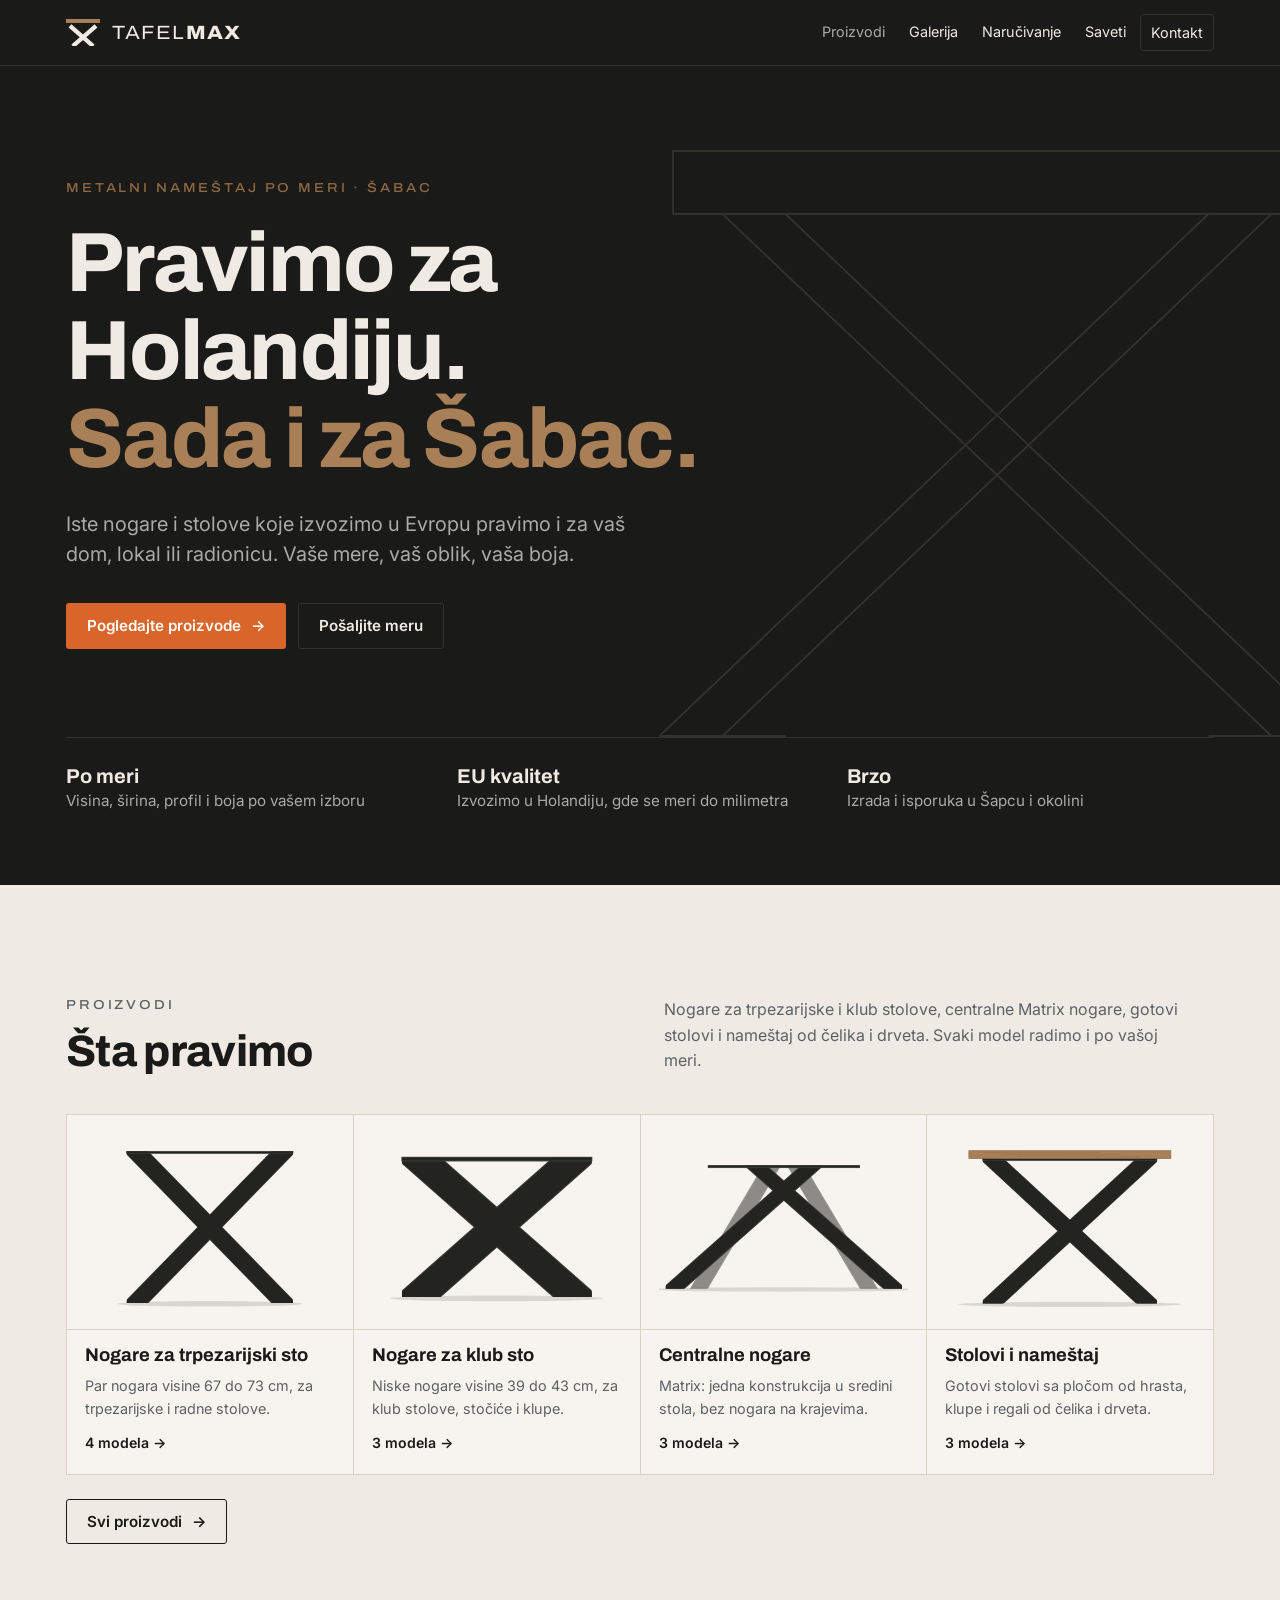
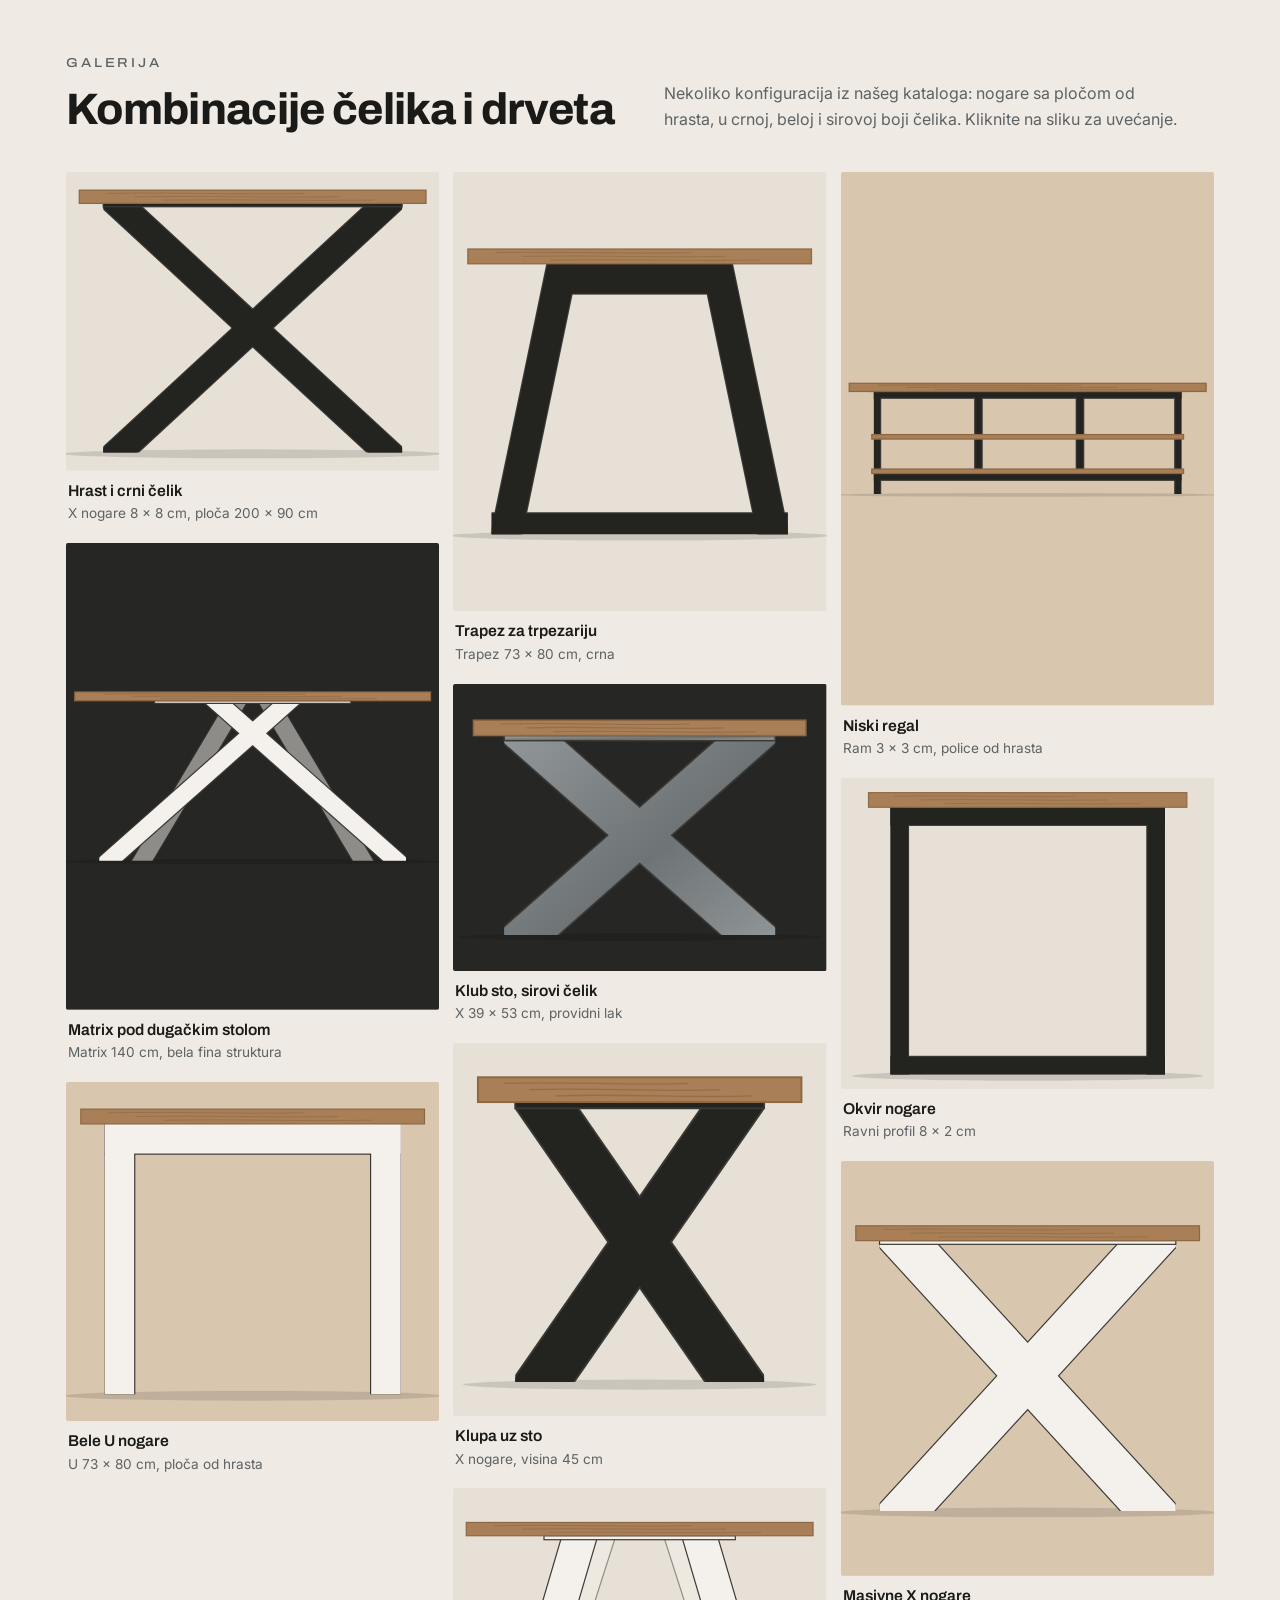
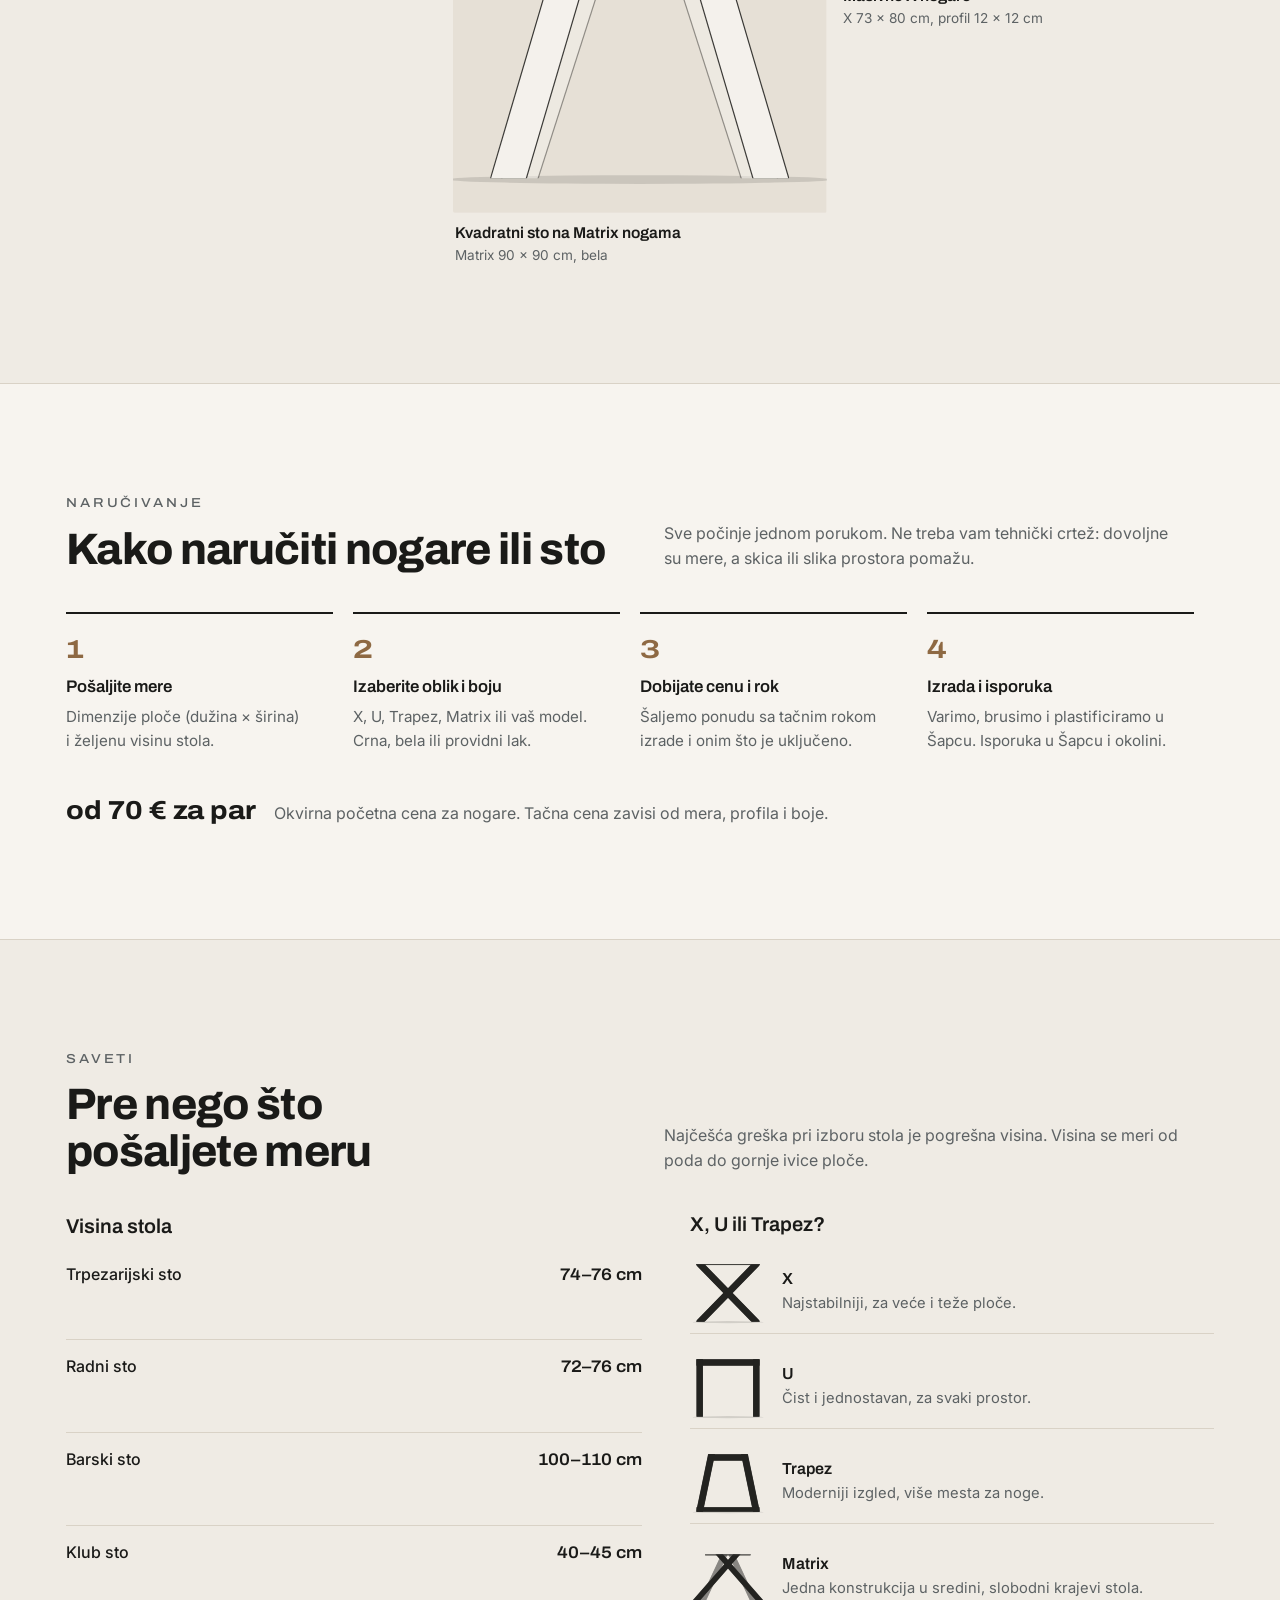
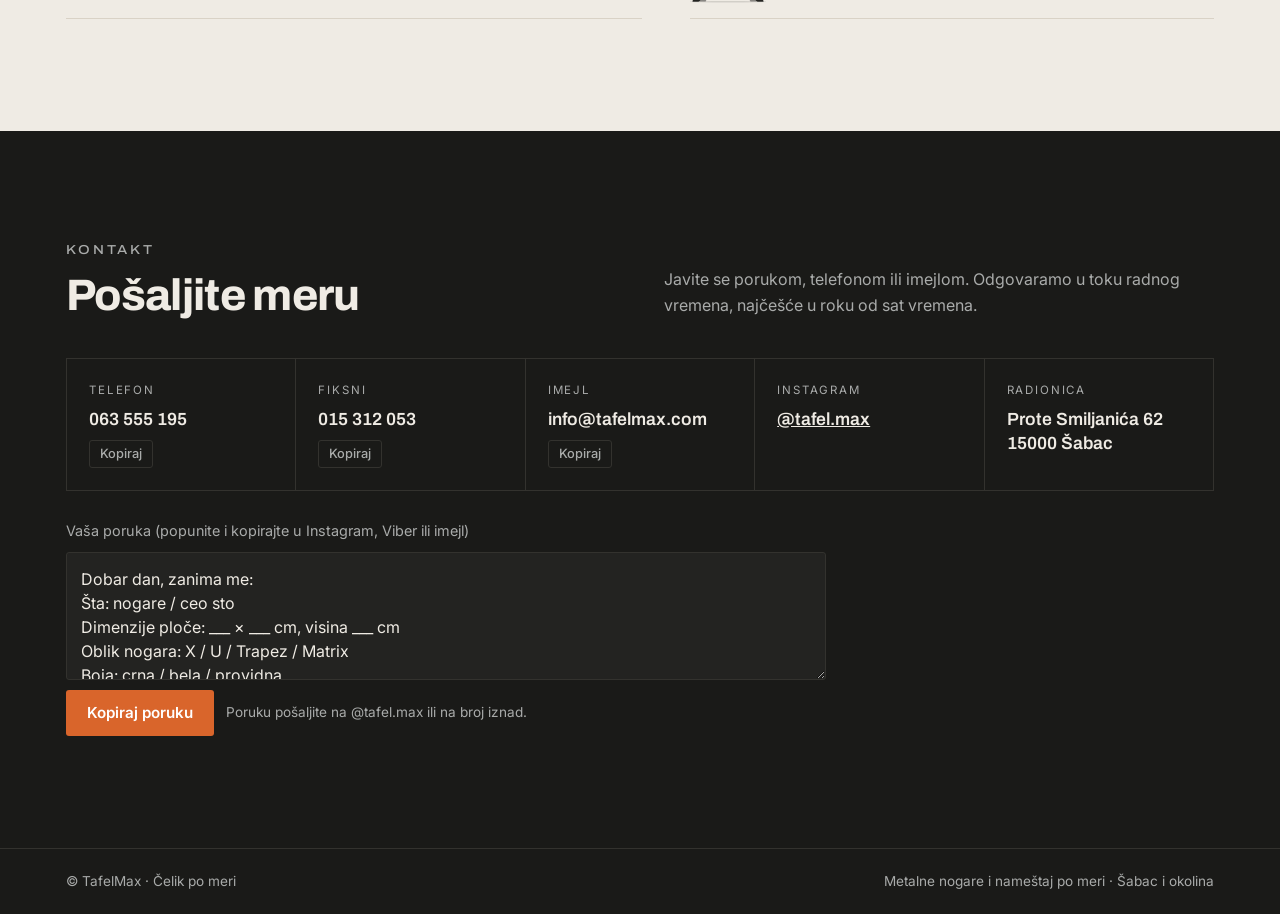
==== commit 66f0445b: "Split products into separate page with shared CSS/JS Co-Authored-By: Claude Opus 5.5 <noreply@anthro" ====
--- a/index.html
+++ b/index.html
@@ -9,321 +9,20 @@
 <link rel="preconnect" href="https://fonts.googleapis.com">
 <link rel="preconnect" href="https://fonts.gstatic.com" crossorigin>
 <link rel="stylesheet" href="https://fonts.googleapis.com/css2?family=Archivo:wdth,wght@62..125,400..800&family=Inter:wght@400;500;600&display=swap">
-<style>
-/* Layout: katalog tehničkih listova. Tamni uvodni pojas, zatim mreža proizvoda kao listovi sa kotama u cm. */
-:root {
-  /* brend paleta (TafelMax vizuelni identitet) */
-  --ugalj: #1A1A18;
-  --lan: #EFEBE4;
-  --hrast: #A87F56;
-  --celik: #63686B;
-  --varnica: #D9652B;
-
-  --bg: #EFEBE4;
-  --surface: #F7F4EF;
-  --fg: #1A1A18;
-  --muted: #5D6264;
-  --line: #D9D2C6;
-  --accent: #8E6943;
-  --oak: #A87F56;
-  --oak-grain: #8C6743;
-  --cta: #D9652B;
-  --cta-fg: #FFFFFF;
-  --sheet: #F7F4EF;
-  --dim: #8A8F91;
-  --outline: #3A3936;
-  --m-black: #232320;
-  --m-white: #F4F1EC;
-  --raw-a: #9DA2A4;
-  --raw-b: #6E7375;
-
-  --band-bg: #1A1A18;
-  --band-fg: #EFEBE4;
-  --band-muted: #A9ABAA;
-  --band-line: #33322E;
-
-  --f-display: "Archivo", "Helvetica Neue", Arial, sans-serif;
-  --f-text: "Inter", system-ui, -apple-system, "Segoe UI", Roboto, sans-serif;
-
-  --step--1: 0.8125rem;
-  --step-0: 1rem;
-  --step-1: 1.25rem;
-  --step-2: 1.625rem;
-  --step-3: clamp(1.9rem, 1.4rem + 2vw, 2.75rem);
-  --step-4: clamp(2.6rem, 1.6rem + 4.6vw, 5.25rem);
-
-  --wrap: 1180px;
-  --gut-l: max(16px, env(safe-area-inset-left, 0px));
-  --gut-r: max(16px, env(safe-area-inset-right, 0px));
-}
-@media (prefers-color-scheme: dark) {
-  :root:not([data-theme="light"]) {
-    --bg: #1A1A18; --surface: #22221F; --fg: #EFEBE4; --muted: #A3A6A6; --line: #34332F;
-    --accent: #C49A6E; --oak: #A87F56; --oak-grain: #8C6743; --cta: #D9652B; --cta-fg: #FFFFFF;
-    --sheet: #22221F; --dim: #777B7C; --outline: #8E9192; --m-black: #121211; --m-white: #ECE8E1;
-    --raw-a: #A4A9AB; --raw-b: #6E7375;
-    --band-bg: #121211; --band-line: #2C2B28;
-    color-scheme: dark;
-  }
-}
-:root[data-theme="dark"] {
-  --bg: #1A1A18; --surface: #22221F; --fg: #EFEBE4; --muted: #A3A6A6; --line: #34332F;
-  --accent: #C49A6E; --oak: #A87F56; --oak-grain: #8C6743; --cta: #D9652B; --cta-fg: #FFFFFF;
-  --sheet: #22221F; --dim: #777B7C; --outline: #8E9192; --m-black: #121211; --m-white: #ECE8E1;
-  --raw-a: #A4A9AB; --raw-b: #6E7375;
-  --band-bg: #121211; --band-line: #2C2B28;
-  color-scheme: dark;
-}
-
-* { box-sizing: border-box; }
-html { scroll-behavior: smooth; scroll-padding-top: 72px; }
-body {
-  margin: 0;
-  background: var(--bg);
-  color: var(--fg);
-  font: 400 var(--step-0)/1.6 var(--f-text);
-  -webkit-font-smoothing: antialiased;
-}
-body::before {
-  content: ""; position: fixed; inset: 0 0 auto; height: env(safe-area-inset-top, 0px);
-  z-index: 30; background: var(--band-bg);
-}
-img, svg { max-width: 100%; display: block; }
-a { color: inherit; }
-h1, h2, h3 { font-family: var(--f-display); text-wrap: balance; margin: 0; line-height: 1.05; }
-p { margin: 0; }
-:focus-visible { outline: 2px solid var(--cta); outline-offset: 3px; border-radius: 2px; }
-.wrap { max-width: var(--wrap); margin: 0 auto; padding-left: var(--gut-l); padding-right: var(--gut-r); }
-.eyebrow {
-  font: 500 var(--step--1)/1.2 var(--f-display); font-stretch: 112%;
-  text-transform: uppercase; letter-spacing: .22em; color: var(--accent);
-}
-.num { font-variant-numeric: tabular-nums; }
-
-/* header */
-.top {
-  position: sticky; top: env(safe-area-inset-top, 0px); z-index: 20;
-  background: var(--band-bg); color: var(--band-fg); border-bottom: 1px solid var(--band-line);
-}
-.top .wrap { display: flex; align-items: center; justify-content: space-between; gap: 16px; padding-block: 14px; }
-.brand { display: flex; align-items: center; gap: 12px; text-decoration: none; }
-.brand svg { width: 34px; height: auto; }
-.wordmark { font: 400 1.2rem/1 var(--f-display); font-stretch: 112%; letter-spacing: .08em; }
-.wordmark b { font-weight: 800; }
-.nav { display: flex; gap: 4px; flex-wrap: wrap; justify-content: flex-end; }
-.nav a {
-  text-decoration: none; font-size: .9rem; color: var(--band-muted);
-  padding: 6px 10px; border-radius: 4px;
-}
-.nav a:hover { color: var(--band-fg); }
-.nav a.cta-mini { color: var(--band-fg); border: 1px solid var(--band-line); }
-@media (max-width: 720px) { .nav a:not(.cta-mini) { display: none; } }
-
-/* hero */
-.hero { background: var(--band-bg); color: var(--band-fg); overflow: hidden; position: relative; }
-.hero .wrap { position: relative; padding-block: clamp(56px, 9vw, 120px) clamp(40px, 6vw, 72px); }
-.hero-x {
-  position: absolute; right: -6%; top: 6%; width: min(62vw, 720px); height: auto;
-  pointer-events: none; color: var(--band-line);
-}
-.hero h1 {
-  font-size: var(--step-4); font-weight: 750; font-stretch: 100%; letter-spacing: -.02em;
-  max-width: 14ch; margin-top: 22px; position: relative;
-}
-.hero h1 span { color: var(--hrast); display: block; }
-.hero .lead { max-width: 46ch; margin-top: 26px; font-size: var(--step-1); line-height: 1.5; color: var(--band-muted); position: relative; }
-.hero-actions { display: flex; flex-wrap: wrap; gap: 12px; margin-top: 34px; position: relative; }
-.btn {
-  display: inline-flex; align-items: center; gap: 10px; font: 600 .95rem/1 var(--f-text);
-  padding: 14px 20px; border-radius: 3px; text-decoration: none; cursor: pointer; border: 1px solid transparent;
-}
-.btn-cta { background: var(--cta); color: var(--cta-fg); }
-.btn-cta:hover { filter: brightness(1.06); }
-.btn-ghost { border-color: var(--band-line); color: var(--band-fg); background: transparent; }
-.btn-ghost:hover { border-color: var(--band-muted); }
-.facts {
-  display: grid; grid-template-columns: repeat(3, minmax(0, 1fr)); gap: 24px;
-  margin-top: clamp(48px, 7vw, 88px); padding-top: 26px; border-top: 1px solid var(--band-line); position: relative;
-}
-.facts b { display: block; font: 700 var(--step-1)/1.2 var(--f-display); }
-.facts span { color: var(--band-muted); font-size: .95rem; }
-@media (max-width: 600px) { .facts { grid-template-columns: 1fr; gap: 16px; } }
-
-/* sections */
-section.block { padding-block: clamp(64px, 9vw, 112px); }
-.sec-head { display: grid; grid-template-columns: minmax(0, 1fr) minmax(0, 1fr); gap: 24px 48px; align-items: end; margin-bottom: 40px; }
-.sec-head h2 { font-size: var(--step-3); font-weight: 750; letter-spacing: -.015em; margin-top: 14px; }
-.sec-head p { color: var(--muted); max-width: 52ch; }
-@media (max-width: 760px) { .sec-head { grid-template-columns: 1fr; } }
-
-/* category chips */
-.chips { display: flex; flex-wrap: wrap; gap: 8px; margin-bottom: 28px; }
-.chip {
-  font: 500 .9rem/1 var(--f-text); padding: 10px 14px; border-radius: 999px; cursor: pointer;
-  background: transparent; color: var(--fg); border: 1px solid var(--line);
-}
-.chip:hover { border-color: var(--muted); }
-.chip[aria-pressed="true"] { background: var(--fg); color: var(--bg); border-color: var(--fg); }
-.chip .n { opacity: .55; margin-left: 6px; font-variant-numeric: tabular-nums; }
-
-/* product grid */
-.grid { display: grid; grid-template-columns: repeat(auto-fill, minmax(260px, 1fr)); gap: 0; border-top: 1px solid var(--line); border-left: 1px solid var(--line); }
-.card {
-  background: var(--sheet); display: flex; flex-direction: column; text-align: left;
-  border: 0; border-right: 1px solid var(--line); border-bottom: 1px solid var(--line);
-  padding: 0; color: inherit; font: inherit; cursor: pointer; min-width: 0;
-}
-.card:hover .draw { background: var(--surface); }
-.card:hover h3 { color: var(--accent); }
-.draw { aspect-ratio: 4 / 3; padding: 18px; display: grid; place-items: center; transition: background .2s; position: relative; }
-.draw svg { width: 100%; height: 100%; }
-.sheet-tag {
-  position: absolute; top: 12px; left: 14px; font: 500 .7rem/1 var(--f-text); letter-spacing: .14em;
-  text-transform: uppercase; color: var(--dim); font-variant-numeric: tabular-nums;
-}
-.card-body { padding: 16px 18px 20px; border-top: 1px solid var(--line); display: grid; gap: 8px; }
-.card h3 { font-size: 1.15rem; font-weight: 700; font-stretch: 105%; transition: color .2s; }
-.card .meta { color: var(--muted); font-size: .88rem; }
-.card-foot { display: flex; justify-content: space-between; align-items: center; gap: 12px; margin-top: 4px; }
-.swatches { display: flex; gap: 6px; }
-.sw { width: 14px; height: 14px; border-radius: 50%; border: 1px solid var(--outline); }
-.sw-crna { background: var(--m-black); }
-.sw-bela { background: var(--m-white); }
-.sw-providna { background: linear-gradient(135deg, var(--raw-a), var(--raw-b)); }
-.sizes { font-size: .8rem; color: var(--muted); font-variant-numeric: tabular-nums; }
-
-/* gallery */
-.gal { columns: 3 280px; column-gap: 14px; }
-.gal button {
-  break-inside: avoid; display: block; width: 100%; margin: 0 0 14px; padding: 0; border: 0;
-  background: none; color: inherit; font: inherit; text-align: left; cursor: zoom-in;
-}
-.gal .frame { border-radius: 2px; overflow: hidden; position: relative; }
-.gal .frame svg { width: 100%; height: auto; transition: transform .5s ease; }
-.gal button:hover .frame svg { transform: scale(1.025); }
-.gal figcaption { padding: 10px 2px 4px; display: grid; gap: 2px; }
-.gal figcaption b { font: 600 .98rem/1.3 var(--f-display); }
-.gal figcaption span { font-size: .85rem; color: var(--muted); }
-
-/* order steps */
-.order { background: var(--surface); border-block: 1px solid var(--line); }
-.steps { display: grid; grid-template-columns: repeat(4, minmax(0, 1fr)); gap: 0; counter-reset: s; }
-.step { padding: 4px 28px 8px 0; border-top: 2px solid var(--fg); padding-top: 22px; margin-right: 20px; }
-.step::before {
-  counter-increment: s; content: counter(s); font: 700 var(--step-2)/1 var(--f-display);
-  font-stretch: 125%; color: var(--accent); display: block; margin-bottom: 14px;
-}
-.step b { display: block; font: 600 1.05rem/1.35 var(--f-display); margin-bottom: 6px; }
-.step p { color: var(--muted); font-size: .95rem; }
-@media (max-width: 860px) { .steps { grid-template-columns: repeat(2, minmax(0, 1fr)); row-gap: 28px; } }
-@media (max-width: 480px) { .steps { grid-template-columns: 1fr; } .step { margin-right: 0; } }
-.price-note { margin-top: 36px; display: flex; flex-wrap: wrap; align-items: baseline; gap: 10px 18px; }
-.price-note strong { font: 750 var(--step-2)/1 var(--f-display); font-stretch: 110%; }
-.price-note span { color: var(--muted); }
-
-/* guide */
-.guide { display: grid; grid-template-columns: minmax(0, 1.1fr) minmax(0, 1fr); gap: 48px; }
-@media (max-width: 860px) { .guide { grid-template-columns: 1fr; } }
-.htable { width: 100%; border-collapse: collapse; font-variant-numeric: tabular-nums; }
-.htable th, .htable td { text-align: left; padding: 14px 0; border-bottom: 1px solid var(--line); vertical-align: baseline; }
-.htable th { font-weight: 500; }
-.htable td { text-align: right; font: 600 1.05rem/1 var(--f-display); font-stretch: 110%; white-space: nowrap; }
-.htable caption { text-align: left; font: 600 var(--step-1)/1.2 var(--f-display); padding-bottom: 10px; }
-.shapes { display: grid; gap: 14px; }
-.shapes h3 { font-size: var(--step-1); font-weight: 600; margin-bottom: 4px; }
-.shape { display: grid; grid-template-columns: 76px minmax(0, 1fr); gap: 16px; align-items: center; padding-block: 8px; border-bottom: 1px solid var(--line); }
-.shape svg { width: 76px; height: 64px; }
-.shape b { font: 600 1rem/1.3 var(--f-display); display: block; }
-.shape span { color: var(--muted); font-size: .92rem; }
-
-/* contact */
-.contact { background: var(--band-bg); color: var(--band-fg); }
-.contact .sec-head p { color: var(--band-muted); }
-.contact .eyebrow { color: var(--hrast); }
-.cgrid { display: grid; grid-template-columns: repeat(auto-fit, minmax(220px, 1fr)); gap: 1px; background: var(--band-line); border: 1px solid var(--band-line); }
-.citem { background: var(--band-bg); padding: 22px; display: grid; gap: 8px; align-content: start; min-width: 0; }
-.citem small { text-transform: uppercase; letter-spacing: .16em; font-size: .72rem; color: var(--band-muted); }
-.citem .v { font: 600 1.1rem/1.35 var(--f-display); overflow-wrap: anywhere; user-select: all; }
-.copy {
-  justify-self: start; font: 500 .8rem/1 var(--f-text); color: var(--band-muted); background: none;
-  border: 1px solid var(--band-line); border-radius: 3px; padding: 7px 10px; cursor: pointer;
-}
-.copy:hover { color: var(--band-fg); border-color: var(--band-muted); }
-.msg-box { margin-top: 28px; display: grid; gap: 10px; max-width: 760px; }
-.msg-box label { font-size: .9rem; color: var(--band-muted); }
-.msg-box textarea {
-  width: 100%; min-height: 128px; resize: vertical; font: 400 1rem/1.5 var(--f-text);
-  background: #FFFFFF0A; color: var(--band-fg); border: 1px solid var(--band-line); border-radius: 3px; padding: 14px;
-}
-.msg-row { display: flex; gap: 12px; align-items: center; flex-wrap: wrap; }
-.msg-row .hint { font-size: .85rem; color: var(--band-muted); }
-footer { background: var(--band-bg); color: var(--band-muted); border-top: 1px solid var(--band-line); font-size: .85rem; }
-footer .wrap { display: flex; justify-content: space-between; flex-wrap: wrap; gap: 12px; padding-block: 22px; }
-
-/* dialogs */
-dialog {
-  border: 0; padding: 0; background: var(--bg); color: var(--fg); width: min(980px, calc(100vw - 24px));
-  max-height: calc(100dvh - 24px); border-radius: 4px; box-shadow: 0 30px 80px #0007;
-}
-dialog::backdrop { background: #0d0d0cd0; }
-.dlg { display: grid; grid-template-columns: minmax(0, 1.25fr) minmax(0, 1fr); }
-@media (max-width: 760px) { .dlg { grid-template-columns: 1fr; } }
-.dlg-draw { background: var(--sheet); padding: 28px; display: grid; place-items: center; min-height: 300px; position: relative; border-right: 1px solid var(--line); }
-.dlg-draw svg { width: 100%; height: auto; max-height: 62dvh; }
-.dlg-info { padding: 28px; display: grid; gap: 18px; align-content: start; min-width: 0; overflow-y: auto; }
-.dlg-info h3 { font-size: var(--step-2); font-weight: 750; }
-.dlg-info .desc { color: var(--muted); }
-.opt-label { font-size: .75rem; text-transform: uppercase; letter-spacing: .16em; color: var(--muted); margin-bottom: 8px; }
-.opts { display: flex; flex-wrap: wrap; gap: 6px; }
-.opt {
-  font: 500 .88rem/1 var(--f-text); padding: 9px 12px; border-radius: 3px; cursor: pointer;
-  background: transparent; color: var(--fg); border: 1px solid var(--line); font-variant-numeric: tabular-nums;
-  display: inline-flex; align-items: center; gap: 8px;
-}
-.opt[aria-pressed="true"] { border-color: var(--fg); box-shadow: inset 0 0 0 1px var(--fg); }
-.spec { width: 100%; border-collapse: collapse; font-size: .92rem; font-variant-numeric: tabular-nums; }
-.spec th, .spec td { padding: 8px 0; border-bottom: 1px solid var(--line); text-align: left; }
-.spec th { color: var(--muted); font-weight: 400; width: 44%; }
-.close {
-  position: absolute; top: 10px; right: 10px; width: 40px; height: 40px; border-radius: 50%;
-  border: 1px solid var(--line); background: var(--bg); color: var(--fg); cursor: pointer; font-size: 1.3rem; line-height: 1; z-index: 2;
-}
-.lb { width: min(1100px, calc(100vw - 24px)); background: var(--band-bg); color: var(--band-fg); }
-.lb-inner { position: relative; display: grid; }
-.lb-img svg { width: 100%; height: auto; max-height: 76dvh; }
-.lb-cap { padding: 16px 20px; display: flex; justify-content: space-between; align-items: center; gap: 16px; flex-wrap: wrap; }
-.lb-cap b { font: 600 1.05rem/1.3 var(--f-display); display: block; }
-.lb-cap span { color: var(--band-muted); font-size: .9rem; }
-.lb-nav { display: flex; gap: 8px; }
-.lb-nav button, .lb .close {
-  width: 42px; height: 42px; border-radius: 50%; border: 1px solid var(--band-line); background: var(--band-bg);
-  color: var(--band-fg); cursor: pointer; font-size: 1.1rem;
-}
-.lb .close { position: absolute; top: 10px; right: 10px; }
-
-.toast {
-  position: fixed; left: 50%; bottom: calc(20px + env(safe-area-inset-bottom, 0px)); transform: translateX(-50%);
-  background: var(--fg); color: var(--bg); padding: 10px 16px; border-radius: 3px; font-size: .9rem; z-index: 50;
-}
-@media (prefers-reduced-motion: reduce) {
-  html { scroll-behavior: auto; }
-  *, *::before, *::after { transition: none !important; animation: none !important; }
-}
-</style>
+<link rel="stylesheet" href="assets/style.css">
 </head>
 <body>
-
 <header class="top">
   <div class="wrap">
-    <a class="brand" href="#pocetak" aria-label="TafelMax, početak">
+    <a class="brand" href="index.html" aria-label="TafelMax, početna">
       <svg viewBox="0 0 120 96" aria-hidden="true"><rect x="0" y="0" width="120" height="14" fill="#A87F56"/><path d="M14 24 L96 96 M106 24 L24 96" stroke="currentColor" stroke-width="15" stroke-linecap="butt" fill="none"/></svg>
       <span class="wordmark">TAFEL<b>MAX</b></span>
     </a>
     <nav class="nav" aria-label="Glavni meni">
-      <a href="#proizvodi">Proizvodi</a>
-      <a href="#galerija">Galerija</a>
-      <a href="#narucivanje">Naručivanje</a>
-      <a href="#saveti">Saveti</a>
+      <a href="proizvodi.html">Proizvodi</a>
+      <a href="index.html#galerija" aria-current="page">Galerija</a>
+      <a href="index.html#narucivanje" aria-current="page">Naručivanje</a>
+      <a href="index.html#saveti" aria-current="page">Saveti</a>
       <a class="cta-mini" href="#kontakt">Kontakt</a>
     </nav>
   </div>
@@ -342,7 +41,7 @@
       <h1>Pravimo za Holandiju. <span>Sada i za Šabac.</span></h1>
       <p class="lead">Iste nogare i stolove koje izvozimo u Evropu pravimo i za vaš dom, lokal ili radionicu. Vaše mere, vaš oblik, vaša boja.</p>
       <div class="hero-actions">
-        <a class="btn btn-cta" href="#proizvodi">Pogledajte proizvode <span aria-hidden="true">→</span></a>
+        <a class="btn btn-cta" href="proizvodi.html">Pogledajte proizvode <span aria-hidden="true">→</span></a>
         <a class="btn btn-ghost" href="#kontakt">Pošaljite meru</a>
       </div>
       <div class="facts">
@@ -352,18 +51,17 @@
       </div>
     </div>
   </section>
-
-  <section class="block" id="proizvodi">
+  <section class="block" id="kategorije">
     <div class="wrap">
       <div class="sec-head">
         <div>
-          <p class="eyebrow">Katalog</p>
-          <h2>Proizvodi</h2>
+          <p class="eyebrow">Proizvodi</p>
+          <h2>Šta pravimo</h2>
         </div>
-        <p>Modeli koje redovno pravimo, sa merama iz naše proizvodnje. Svaki model radimo i u drugim dimenzijama. Kliknite na proizvod za mere, boje i profil.</p>
+        <p>Nogare za trpezarijske i klub stolove, centralne Matrix nogare, gotovi stolovi i nameštaj od čelika i drveta. Svaki model radimo i po vašoj meri.</p>
       </div>
-      <div class="chips" id="chips" role="group" aria-label="Kategorije proizvoda"></div>
-      <div class="grid" id="grid"></div>
+      <div class="tiles" id="catTiles"></div>
+      <div class="all-link"><a class="btn btn-line" href="proizvodi.html">Svi proizvodi <span aria-hidden="true">→</span></a></div>
     </div>
   </section>
 
@@ -468,25 +166,6 @@
   </div>
 </footer>
 
-<dialog id="pd" aria-labelledby="pdTitle">
-  <button class="close" type="button" data-close aria-label="Zatvori">×</button>
-  <div class="dlg">
-    <div class="dlg-draw" id="pdDraw"></div>
-    <div class="dlg-info">
-      <div>
-        <p class="eyebrow" id="pdCat"></p>
-        <h3 id="pdTitle" style="margin-top:10px"></h3>
-      </div>
-      <p class="desc" id="pdDesc"></p>
-      <div><p class="opt-label">Dimenzije</p><div class="opts" id="pdSizes"></div></div>
-      <div id="pdVarWrap"><p class="opt-label">Izvedba</p><div class="opts" id="pdVars"></div></div>
-      <div><p class="opt-label">Boja</p><div class="opts" id="pdColors"></div></div>
-      <table class="spec"><tbody id="pdSpec"></tbody></table>
-      <a class="btn btn-cta" href="#kontakt" id="pdAsk" style="justify-self:start">Pošaljite upit za ovaj model</a>
-    </div>
-  </div>
-</dialog>
-
 <dialog id="lb" class="lb" aria-label="Galerija">
   <div class="lb-inner">
     <button class="close" type="button" data-close aria-label="Zatvori">×</button>
@@ -501,425 +180,6 @@
   </div>
 </dialog>
 
-<script>
-(function () {
-  "use strict";
-
-  /* ---------- podaci ---------- */
-  var CATS = [
-    { id: "sve", name: "Sve" },
-    { id: "trpezarija", name: "Nogare za trpezarijski sto" },
-    { id: "klub", name: "Nogare za klub sto" },
-    { id: "matrix", name: "Centralne nogare" },
-    { id: "namestaj", name: "Stolovi i nameštaj" }
-  ];
-  var COLORS = {
-    crna: "Crna, fina struktura",
-    bela: "Bela, fina struktura",
-    providna: "Providni lak (sirovi čelik)"
-  };
-  // mere u mm: h visina, w širina, l dužina (Matrix), p profil (vidljiva strana), pd dubina profila
-  var PRODUCTS = [
-    { id: "x", name: "X nogare", cat: "trpezarija", model: "x",
-      desc: "Najstabilniji oblik, za veće i teže ploče. Montažna ploča sa rupama za vijke.",
-      sizes: [ {h:730,w:800,p:80,pd:80}, {h:730,w:800,p:100,pd:100}, {h:730,w:800,p:120,pd:120} ],
-      colors: ["crna","bela","providna"] },
-    { id: "u", name: "U nogare", cat: "trpezarija", model: "u",
-      desc: "Čist i jednostavan oblik koji se uklapa u svaki prostor.",
-      sizes: [ {h:730,w:620,p:80,pd:80}, {h:730,w:640,p:80,pd:80}, {h:730,w:800,p:80,pd:80}, {h:730,w:800,p:100,pd:100}, {h:730,w:800,p:120,pd:80}, {h:670,w:750,p:120,pd:80} ],
-      colors: ["crna","bela","providna"] },
-    { id: "trapez", name: "Trapez nogare", cat: "trpezarija", model: "trapez",
-      desc: "Moderniji izgled i više mesta za noge. Zatvoren okvir sa donjom prečkom.",
-      sizes: [ {h:730,w:800,p:80,pd:80}, {h:670,w:850,p:80,pd:80} ],
-      colors: ["crna","bela"] },
-    { id: "okvir", name: "Okvir nogare", cat: "trpezarija", model: "okvir",
-      desc: "Pravougaoni okvir od ravnog profila. Lagan izgled, čvrst spoj.",
-      sizes: [ {h:730,w:750,p:80,pd:20}, {h:730,w:750,p:80,pd:40} ],
-      colors: ["crna"] },
-    { id: "x-klub", name: "X nogare za klub sto", cat: "klub", model: "x",
-      desc: "X oblik u niskoj izvedbi, za klub stolove i stočiće.",
-      sizes: [ {h:390,w:530,p:80,pd:80}, {h:430,w:300,p:80,pd:80} ],
-      colors: ["crna","providna"] },
-    { id: "u-klub", name: "U nogare za klub sto", cat: "klub", model: "u",
-      desc: "Niske U nogare za klub sto, stočić ili klupu.",
-      sizes: [ {h:390,w:550,p:80,pd:80}, {h:430,w:300,p:80,pd:80} ],
-      colors: ["crna","bela","providna"] },
-    { id: "trapez-klub", name: "Trapez nogare za klub sto", cat: "klub", model: "trapez",
-      desc: "Trapez oblik u niskoj izvedbi.",
-      sizes: [ {h:390,w:550,p:80,pd:80} ],
-      colors: ["crna","bela","providna"] },
-    { id: "matrix", name: "Matrix centralne nogare", cat: "matrix", model: "matrix",
-      desc: "Jedna centralna konstrukcija umesto dve nogare. Za duže stolove i mesta na krajevima stola.",
-      sizes: [ {h:730,w:800,l:1400,p:80,pd:80}, {h:730,w:800,l:1400,p:100,pd:100} ],
-      variants: ["X","Bočne noge"],
-      colors: ["crna","bela"] },
-    { id: "matrix-kv", name: "Matrix za kvadratni sto", cat: "matrix", model: "matrix",
-      desc: "Matrix za kvadratne i okrugle ploče.",
-      sizes: [ {h:730,w:780,l:780,p:80,pd:80}, {h:730,w:900,l:900,p:100,pd:100} ],
-      variants: ["X","Bočne noge"],
-      colors: ["crna","bela"] },
-    { id: "matrix-klub", name: "Matrix za klub sto", cat: "matrix", model: "matrix",
-      desc: "Niski Matrix za klub stolove.",
-      sizes: [ {h:330,w:500,l:500,p:80,pd:80}, {h:390,w:500,l:500,p:80,pd:80}, {h:390,w:550,l:825,p:80,pd:80} ],
-      variants: ["X"],
-      colors: ["crna"] },
-    { id: "sto", name: "Sto od hrasta i čelika", cat: "namestaj", model: "sto",
-      desc: "Ceo sto: ploča od hrasta i čelične nogare po izboru. Mere ploče po vašoj meri.",
-      sizes: [ {h:750,w:900,p:80,pd:80,top:40,label:"200 × 90"}, {h:750,w:1000,p:80,pd:80,top:40,label:"240 × 100"}, {h:750,w:800,p:80,pd:80,top:40,label:"160 × 80"} ],
-      colors: ["crna","bela","providna"] },
-    { id: "klupa", name: "Klupa", cat: "namestaj", model: "klupa",
-      desc: "Klupa uz trpezarijski sto ili za hodnik. X nogare i ploča od hrasta.",
-      sizes: [ {h:450,w:400,p:80,pd:80,top:40} ],
-      colors: ["crna","bela"] },
-    { id: "regal", name: "Niski regal", cat: "namestaj", model: "regal",
-      desc: "Ram od kvadratnog profila sa policama od drveta. Za dnevnu sobu, lokal ili apartman.",
-      sizes: [ {h:500,w:1500,d:400,p:30,pd:30} ],
-      colors: ["crna"] }
-  ];
-
-  var GALLERY = [
-    { model: "sto", size: {h:750,w:900,p:80,pd:80,top:40}, color: "crna", bg: "lan", ratio: 1.25, t: "Hrast i crni čelik", s: "X nogare 8 × 8 cm, ploča 200 × 90 cm" },
-    { model: "matrix", size: {h:730,w:800,l:1400,p:80,pd:80,top:40}, variant: "X", color: "bela", bg: "ugalj", ratio: 0.8, t: "Matrix pod dugačkim stolom", s: "Matrix 140 cm, bela fina struktura" },
-    { model: "u", size: {h:730,w:800,p:80,pd:80,top:40}, color: "bela", bg: "hrast", ratio: 1.1, t: "Bele U nogare", s: "U 73 × 80 cm, ploča od hrasta" },
-    { model: "trapez", size: {h:730,w:800,p:80,pd:80,top:40}, color: "crna", bg: "lan", ratio: 0.85, t: "Trapez za trpezariju", s: "Trapez 73 × 80 cm, crna" },
-    { model: "x", size: {h:390,w:530,p:80,pd:80,top:30}, color: "providna", bg: "ugalj", ratio: 1.3, t: "Klub sto, sirovi čelik", s: "X 39 × 53 cm, providni lak" },
-    { model: "klupa", size: {h:450,w:400,p:80,pd:80,top:40}, color: "crna", bg: "lan", ratio: 1, t: "Klupa uz sto", s: "X nogare, visina 45 cm" },
-    { model: "matrix", size: {h:730,w:900,l:900,p:100,pd:100,top:40}, variant: "Bočne noge", color: "bela", bg: "lan", ratio: 1.15, t: "Kvadratni sto na Matrix nogama", s: "Matrix 90 × 90 cm, bela" },
-    { model: "regal", size: {h:500,w:1500,d:400,p:30,pd:30}, color: "crna", bg: "hrast", ratio: 0.7, t: "Niski regal", s: "Ram 3 × 3 cm, police od hrasta" },
-    { model: "okvir", size: {h:730,w:750,p:80,pd:20,top:40}, color: "crna", bg: "lan", ratio: 1.2, t: "Okvir nogare", s: "Ravni profil 8 × 2 cm" },
-    { model: "x", size: {h:730,w:800,p:120,pd:120,top:40}, color: "bela", bg: "hrast", ratio: 0.9, t: "Masivne X nogare", s: "X 73 × 80 cm, profil 12 × 12 cm" }
-  ];
-
-  /* ---------- crtanje ---------- */
-  var uid = 0;
-  function cm(mm) { var v = mm / 10; return (Math.round(v * 10) / 10).toString().replace(".", ","); }
-
-  function metalFill(color, gid) {
-    if (color === "bela") return "var(--m-white)";
-    if (color === "providna") return "url(#" + gid + ")";
-    return "var(--m-black)";
-  }
-
-  // segment od gornje tačke (xt,0) do donje (xb,H), produžen da ga clip ravno preseče
-  function seg(xt, xb, H, width, stroke, extra) {
-    var dx = xb - xt, k = 0.25;
-    var x1 = xt - dx * k, y1 = -H * k, x2 = xb + dx * k, y2 = H + H * k;
-    return '<line x1="' + x1 + '" y1="' + y1 + '" x2="' + x2 + '" y2="' + y2 + '" stroke="' + stroke + '" stroke-width="' + width + '"' + (extra || "") + '/>';
-  }
-
-  // vraća {parts: [{type, ...}], W, H} u mm, y=0 vrh nogare
-  function geometry(model, s, variant) {
-    var W = s.w, H = s.h, p = s.p, L = s.l || s.w;
-    var g = { lines: [], rects: [], back: [], W: W, H: H, plate: null, holes: [] };
-    if (model === "x" || model === "klupa" || model === "sto") {
-      var w2 = model === "klupa" ? s.w : W;
-      g.plate = [0, 0, w2, 10];
-      g.lines.push([p * 0.55, w2 - p * 0.55], [w2 - p * 0.55, p * 0.55]);
-      g.W = w2;
-    } else if (model === "u") {
-      g.rects.push([0, 0, W, p], [0, 0, p, H], [W - p, 0, p, H]);
-    } else if (model === "okvir") {
-      var f = Math.max(p * 0.6, 40);
-      g.rects.push([0, 0, W, f], [0, H - f, W, f], [0, 0, f, H], [W - f, 0, f, H]);
-    } else if (model === "trapez") {
-      var Wt = W * 0.62, o = (W - Wt) / 2;
-      g.rects.push([o, 0, Wt, p], [0, H - p * 0.7, W, p * 0.7]);
-      g.lines.push([o + p / 2, p / 2], [W - o - p / 2, W - p / 2]);
-    } else if (model === "matrix") {
-      g.W = L;
-      g.plate = [L * 0.18, 0, L * 0.64, 12];
-      if (variant === "Bočne noge") {
-        g.back.push([L * 0.36, L * 0.1], [L * 0.64, L * 0.9]);
-        g.lines.push([L * 0.3, p * 0.55], [L * 0.7, L - p * 0.55]);
-      } else {
-        g.back.push([L * 0.45, L * 0.14], [L * 0.55, L * 0.86]);
-        g.lines.push([L * 0.62, p * 0.55], [L * 0.38, L - p * 0.55]);
-      }
-    } else if (model === "regal") {
-      g.W = s.w;
-      g.rects.push([0, 0, p, H], [s.w - p, 0, p, H], [s.w * 0.33, 0, p, H - 100], [s.w * 0.66, 0, p, H - 100],
-                   [0, H - 100, s.w, p], [0, 0, s.w, p]);
-      g.shelves = [[0, H - 100 - 22, s.w], [0, H * 0.42, s.w]];
-    }
-    // rupe na montažnoj ploči
-    if (g.plate) {
-      var px = g.plate[0], pw = g.plate[2];
-      [0.08, 0.5, 0.92].forEach(function (t) { g.holes.push(px + pw * t); });
-    }
-    return g;
-  }
-
-  function drawSVG(model, s, color, opts) {
-    opts = opts || {};
-    var id = "d" + (++uid);
-    var gid = id + "g";
-    var g = geometry(model, s, opts.variant);
-    var W = g.W, H = s.h, p = s.p;
-    var withTop = model === "sto" || model === "klupa" || opts.top;
-    var topT = s.top || 40;
-    var over = withTop ? Math.max(60, W * 0.08) : 0;
-    var topY = withTop ? -topT : 0;
-    var showDims = opts.dims !== false;
-    var M = Math.max(W, H);
-    var fs = Math.max(26, M * 0.042);
-    var padL = 40 + over, padR = showDims ? fs * 4.2 : 40 + over, padT = 40 + (withTop ? topT : 0), padB = showDims ? fs * 3.2 : 40;
-    var vbX = -padL, vbY = -padT, vbW = W + padL + padR, vbH = H + padT + padB;
-    if (opts.ratio) {
-      var want = vbW / opts.ratio;
-      if (want > vbH) { vbY -= (want - vbH) / 2; vbH = want; }
-      else { var wantW = vbH * opts.ratio; vbX -= (wantW - vbW) / 2; vbW = wantW; }
-    }
-    var fill = metalFill(color, gid);
-    var ol = "var(--outline)";
-    var ow = Math.max(3, M * 0.004);
-    var out = [];
-    out.push('<svg viewBox="' + [vbX, vbY, vbW, vbH].map(function (n) { return n.toFixed(1); }).join(" ") + '" xmlns="http://www.w3.org/2000/svg" role="img" aria-label="' + (opts.label || "") + '">');
-    out.push('<defs><linearGradient id="' + gid + '" x1="0" y1="0" x2="1" y2="1"><stop offset="0" stop-color="var(--raw-a)"/><stop offset=".55" stop-color="var(--raw-b)"/><stop offset="1" stop-color="var(--raw-a)"/></linearGradient>');
-    out.push('<clipPath id="' + id + 'c"><rect x="0" y="0" width="' + W + '" height="' + H + '"/></clipPath></defs>');
-    if (opts.bg) out.push('<rect x="' + vbX + '" y="' + vbY + '" width="' + vbW + '" height="' + vbH + '" fill="' + opts.bg + '"/>');
-    // senka na podu
-    out.push('<ellipse cx="' + (W / 2) + '" cy="' + (H + 4) + '" rx="' + (W * 0.56 + over) + '" ry="' + Math.max(8, H * 0.018) + '" fill="#000" opacity=".12"/>');
-
-    // zadnje noge (Matrix)
-    if (g.back.length) {
-      out.push('<g clip-path="url(#' + id + 'c)" opacity=".5">');
-      g.back.forEach(function (b) { out.push(seg(b[0], b[1], H, p + ow * 2, ol)); out.push(seg(b[0], b[1], H, p, fill)); });
-      out.push('</g>');
-    }
-    // obrisi
-    out.push('<g clip-path="url(#' + id + 'c)">');
-    g.lines.forEach(function (l) { out.push(seg(l[0], l[1], H, p + ow * 2, ol)); });
-    g.rects.forEach(function (r) { out.push('<rect x="' + (r[0] - ow) + '" y="' + (r[1] - ow) + '" width="' + (r[2] + ow * 2) + '" height="' + (r[3] + ow * 2) + '" fill="' + ol + '"/>'); });
-    g.lines.forEach(function (l) { out.push(seg(l[0], l[1], H, p, fill)); });
-    g.rects.forEach(function (r) { out.push('<rect x="' + r[0] + '" y="' + r[1] + '" width="' + r[2] + '" height="' + r[3] + '" fill="' + fill + '"/>'); });
-    out.push('</g>');
-    // police (regal)
-    if (g.shelves) {
-      g.shelves.forEach(function (sh) {
-        out.push('<rect x="' + (sh[0] - 10) + '" y="' + sh[1] + '" width="' + (sh[2] + 20) + '" height="22" fill="var(--oak)" stroke="var(--oak-grain)" stroke-width="' + ow + '"/>');
-      });
-      // gornja ploča
-      out.push('<rect x="-20" y="-28" width="' + (W + 40) + '" height="28" fill="var(--oak)" stroke="var(--oak-grain)" stroke-width="' + ow + '"/>');
-    }
-    // montažna ploča
-    if (g.plate) {
-      var pl = g.plate;
-      out.push('<rect x="' + pl[0] + '" y="' + pl[1] + '" width="' + pl[2] + '" height="' + pl[3] + '" fill="' + fill + '" stroke="' + ol + '" stroke-width="' + ow + '"/>');
-    }
-    // ploča stola od hrasta
-    if (withTop) {
-      var tx = -over, tw = W + over * 2;
-      out.push('<rect x="' + tx + '" y="' + topY + '" width="' + tw + '" height="' + topT + '" fill="var(--oak)" stroke="var(--oak-grain)" stroke-width="' + ow + '"/>');
-      for (var i = 1; i <= 3; i++) {
-        var yy = topY + topT * i / 4, x0 = tx + tw * (0.08 * i), x1 = tx + tw * (0.55 + 0.1 * i);
-        out.push('<path d="M' + x0 + ' ' + yy + ' C ' + (x0 + tw * 0.2) + ' ' + (yy - 4) + ', ' + (x1 - tw * 0.2) + ' ' + (yy + 4) + ', ' + x1 + ' ' + yy + '" stroke="var(--oak-grain)" stroke-width="' + (ow * 0.7) + '" fill="none" opacity=".7"/>');
-      }
-    }
-    // kote
-    if (showDims) {
-      var dc = "var(--dim)", dw = Math.max(1.5, M * 0.0022), tick = fs * 0.35;
-      var yD = H + fs * 1.5;
-      out.push('<g stroke="' + dc + '" stroke-width="' + dw + '" fill="none">');
-      out.push('<path d="M0 ' + (H + fs * 0.4) + ' V' + (yD + tick) + ' M' + W + ' ' + (H + fs * 0.4) + ' V' + (yD + tick) + '"/>');
-      out.push('<path d="M0 ' + yD + ' H' + W + ' M' + (-tick) + ' ' + (yD + tick) + ' L' + tick + ' ' + (yD - tick) + ' M' + (W - tick) + ' ' + (yD + tick) + ' L' + (W + tick) + ' ' + (yD - tick) + '"/>');
-      var xD = W + fs * 1.6, hTop = withTop ? topY : 0;
-      out.push('<path d="M' + (W + fs * 0.4) + ' ' + hTop + ' H' + (xD + tick) + ' M' + (W + fs * 0.4) + ' ' + H + ' H' + (xD + tick) + '"/>');
-      out.push('<path d="M' + xD + ' ' + hTop + ' V' + H + ' M' + (xD - tick) + ' ' + (hTop + tick) + ' L' + (xD + tick) + ' ' + (hTop - tick) + ' M' + (xD - tick) + ' ' + (H + tick) + ' L' + (xD + tick) + ' ' + (H - tick) + '"/>');
-      out.push('</g>');
-      var wl = model === "matrix" ? cm(g.W) : cm(W);
-      var hl = cm(H - hTop);
-      out.push('<g fill="' + dc + '" font-family="Inter, system-ui, sans-serif" font-size="' + fs + '" font-weight="500" style="font-variant-numeric:tabular-nums">');
-      out.push('<text x="' + (W / 2) + '" y="' + (yD + fs * 1.25) + '" text-anchor="middle">' + wl + ' cm</text>');
-      out.push('<text x="' + (xD + fs * 0.45) + '" y="' + ((hTop + H) / 2) + '" dominant-baseline="middle">' + hl + ' cm</text>');
-      out.push('</g>');
-    }
-    out.push('</svg>');
-    return out.join("");
-  }
-
-  /* ---------- pomoćno ---------- */
-  function $(s, r) { return (r || document).querySelector(s); }
-  function el(tag, attrs, html) {
-    var e = document.createElement(tag);
-    if (attrs) Object.keys(attrs).forEach(function (k) { e.setAttribute(k, attrs[k]); });
-    if (html != null) e.innerHTML = html;
-    return e;
-  }
-  function sizeLabel(p, s) {
-    if (s.label) return s.label + " cm";
-    if (p.model === "matrix") return cm(s.h) + " × " + cm(s.w) + " × " + cm(s.l);
-    if (p.model === "regal") return cm(s.h) + " × " + cm(s.w) + " × " + cm(s.d);
-    return cm(s.h) + " × " + cm(s.w);
-  }
-  function profileLabel(s) { return cm(s.p) + " × " + cm(s.pd) + " cm"; }
-  function catName(id) { for (var i = 0; i < CATS.length; i++) if (CATS[i].id === id) return CATS[i].name; return ""; }
-
-  var toastT;
-  function toast(msg) {
-    var t = $(".toast") || document.body.appendChild(el("div", { "class": "toast", role: "status" }));
-    t.textContent = msg; t.hidden = false;
-    clearTimeout(toastT); toastT = setTimeout(function () { t.hidden = true; }, 2200);
-  }
-  function copyText(text, fallbackEl) {
-    function fallback() {
-      if (fallbackEl) {
-        if (fallbackEl.select) { fallbackEl.focus(); fallbackEl.select(); }
-        else { var r = document.createRange(); r.selectNodeContents(fallbackEl); var sel = getSelection(); sel.removeAllRanges(); sel.addRange(r); }
-      }
-      toast("Tekst je označen. Kopirajte ga sa Ctrl+C ili dugim pritiskom.");
-    }
-    try {
-      if (navigator.clipboard && navigator.clipboard.writeText) {
-        navigator.clipboard.writeText(text).then(function () { toast("Kopirano"); }, fallback);
-      } else fallback();
-    } catch (e) { fallback(); }
-  }
-
-  /* ---------- katalog ---------- */
-  var current = "sve";
-  try { var saved = localStorage.getItem("tm-cat"); if (saved && CATS.some(function (c) { return c.id === saved; })) current = saved; } catch (e) {}
-
-  function renderChips() {
-    var box = $("#chips"); box.innerHTML = "";
-    CATS.forEach(function (c) {
-      var n = c.id === "sve" ? PRODUCTS.length : PRODUCTS.filter(function (p) { return p.cat === c.id; }).length;
-      var b = el("button", { type: "button", "class": "chip", "aria-pressed": String(c.id === current) }, c.name + '<span class="n">' + n + "</span>");
-      b.addEventListener("click", function () {
-        current = c.id;
-        try { localStorage.setItem("tm-cat", current); } catch (e) {}
-        renderChips(); renderGrid();
-      });
-      box.appendChild(b);
-    });
-  }
-
-  function renderGrid() {
-    var grid = $("#grid"); grid.innerHTML = "";
-    var list = PRODUCTS.filter(function (p) { return current === "sve" || p.cat === current; });
-    list.forEach(function (p) {
-      var s = p.sizes[0];
-      var idx = PRODUCTS.indexOf(p) + 1;
-      var card = el("button", { type: "button", "class": "card", "aria-label": p.name + ", detalji" });
-      card.innerHTML =
-        '<div class="draw"><span class="sheet-tag">TM-' + String(idx).padStart(2, "0") + '</span>' +
-        drawSVG(p.model, s, p.colors[0], { variant: p.variants && p.variants[0], label: p.name }) + "</div>" +
-        '<div class="card-body"><h3>' + p.name + '</h3><p class="meta">' + catName(p.cat) + '</p>' +
-        '<div class="card-foot"><span class="swatches">' + p.colors.map(function (c) { return '<span class="sw sw-' + c + '" title="' + COLORS[c] + '"></span>'; }).join("") + "</span>" +
-        '<span class="sizes">' + (p.sizes.length > 1 ? p.sizes.length + " dimenzije" : sizeLabel(p, s) + " cm") + "</span></div></div>";
-      card.addEventListener("click", function () { openProduct(p); });
-      grid.appendChild(card);
-    });
-  }
-
-  /* ---------- detalj proizvoda ---------- */
-  var pd = $("#pd"), state = {};
-  function openProduct(p) {
-    state = { p: p, size: 0, color: 0, variant: 0 };
-    $("#pdCat").textContent = catName(p.cat);
-    $("#pdTitle").textContent = p.name;
-    $("#pdDesc").textContent = p.desc;
-    renderProduct();
-    if (pd.showModal) pd.showModal(); else pd.setAttribute("open", "");
-  }
-  function optButtons(box, items, active, onPick, render) {
-    box.innerHTML = "";
-    items.forEach(function (it, i) {
-      var b = el("button", { type: "button", "class": "opt", "aria-pressed": String(i === active) }, render(it));
-      b.addEventListener("click", function () { onPick(i); });
-      box.appendChild(b);
-    });
-  }
-  function renderProduct() {
-    var p = state.p, s = p.sizes[state.size], c = p.colors[state.color], v = p.variants ? p.variants[state.variant] : null;
-    $("#pdDraw").innerHTML = drawSVG(p.model, s, c, { variant: v, label: p.name + " " + sizeLabel(p, s) });
-    optButtons($("#pdSizes"), p.sizes, state.size, function (i) { state.size = i; renderProduct(); },
-      function (sz) { return '<span class="num">' + sizeLabel(p, sz) + (sz.label ? "" : " cm") + "</span>" + (p.sizes.some(function (o) { return o.p !== p.sizes[0].p; }) ? ' <span style="opacity:.6">· ' + cm(sz.p) + "×" + cm(sz.pd) + "</span>" : ""); });
-    $("#pdVarWrap").hidden = !(p.variants && p.variants.length > 1);
-    if (p.variants) optButtons($("#pdVars"), p.variants, state.variant, function (i) { state.variant = i; renderProduct(); }, function (x) { return x; });
-    optButtons($("#pdColors"), p.colors, state.color, function (i) { state.color = i; renderProduct(); },
-      function (col) { return '<span class="sw sw-' + col + '"></span>' + COLORS[col].split(",")[0].replace(" (sirovi čelik)", ""); });
-    var rows = [
-      ["Model", p.name + (v && p.variants.length > 1 ? ", " + v : "")],
-      [p.model === "sto" ? "Ploča" : (p.model === "matrix" ? "Visina × širina × dužina" : (p.model === "regal" ? "Visina × dužina × dubina" : "Visina × širina")), sizeLabel(p, s) + (s.label ? "" : " cm")],
-      ["Profil (kutija)", profileLabel(s)],
-      ["Boja", COLORS[c]],
-      ["Zaštita", c === "providna" ? "Providni lak preko brušenog čelika" : "Plastifikacija, fina struktura"],
-      ["Mere po meri", "Da, sve dimenzije"]
-    ];
-    if (p.model === "sto") rows.splice(2, 0, ["Visina stola", cm(s.h) + " cm"]);
-    $("#pdSpec").innerHTML = rows.map(function (r) { return "<tr><th>" + r[0] + "</th><td>" + r[1] + "</td></tr>"; }).join("");
-  }
-  $("#pdAsk").addEventListener("click", function () {
-    var p = state.p, s = p.sizes[state.size], c = p.colors[state.color], v = p.variants ? p.variants[state.variant] : null;
-    $("#msg").value = "Dobar dan, zanima me " + p.name + (v && p.variants.length > 1 ? " (" + v + ")" : "") +
-      ", " + sizeLabel(p, s) + (s.label ? "" : " cm") + ", profil " + profileLabel(s) + ", boja: " + COLORS[c].toLowerCase() + ".\n" +
-      "Dimenzije ploče: ___ × ___ cm\nKoličina: \nMesto isporuke: ";
-    pd.close();
-  });
-
-  /* ---------- galerija ---------- */
-  var BG = { lan: "var(--g-lan)", ugalj: "var(--g-ugalj)", hrast: "var(--g-hrast)" };
-  var gi = 0;
-  function galSVG(item, big) {
-    return drawSVG(item.model, item.size, item.color, {
-      variant: item.variant, top: true, dims: false, bg: BG[item.bg], ratio: big ? 1.6 : item.ratio, label: item.t
-    });
-  }
-  function renderGallery() {
-    var box = $("#gal");
-    GALLERY.forEach(function (item, i) {
-      var b = el("button", { type: "button", "aria-label": item.t + ", uvećaj" });
-      b.innerHTML = '<figure style="margin:0"><div class="frame">' + galSVG(item) + '</div><figcaption><b>' + item.t + "</b><span>" + item.s + "</span></figcaption></figure>";
-      b.addEventListener("click", function () { openLB(i); });
-      box.appendChild(b);
-    });
-  }
-  var lb = $("#lb");
-  function showLB() {
-    var item = GALLERY[gi];
-    $("#lbImg").innerHTML = galSVG(item, true);
-    $("#lbTitle").textContent = item.t;
-    $("#lbSub").textContent = item.s + " · " + (gi + 1) + " / " + GALLERY.length;
-  }
-  function openLB(i) { gi = i; showLB(); if (lb.showModal) lb.showModal(); else lb.setAttribute("open", ""); }
-  $("#lbPrev").addEventListener("click", function () { gi = (gi - 1 + GALLERY.length) % GALLERY.length; showLB(); });
-  $("#lbNext").addEventListener("click", function () { gi = (gi + 1) % GALLERY.length; showLB(); });
-  lb.addEventListener("keydown", function (e) {
-    if (e.key === "ArrowLeft") $("#lbPrev").click();
-    if (e.key === "ArrowRight") $("#lbNext").click();
-  });
-
-  document.querySelectorAll("dialog").forEach(function (d) {
-    d.addEventListener("click", function (e) { if (e.target === d || e.target.hasAttribute("data-close")) d.close(); });
-  });
-
-  /* ---------- oblici (saveti) ---------- */
-  var SHAPES = [
-    ["x", "X", "Najstabilniji, za veće i teže ploče."],
-    ["u", "U", "Čist i jednostavan, za svaki prostor."],
-    ["trapez", "Trapez", "Moderniji izgled, više mesta za noge."],
-    ["matrix", "Matrix", "Jedna konstrukcija u sredini, slobodni krajevi stola."]
-  ];
-  SHAPES.forEach(function (sh) {
-    var s = sh[0] === "matrix" ? { h: 730, w: 800, l: 1100, p: 80, pd: 80 } : { h: 730, w: 800, p: 80, pd: 80 };
-    var row = el("div", { "class": "shape" });
-    row.innerHTML = drawSVG(sh[0], s, "crna", { dims: false, variant: "X", label: sh[1] }) + "<div><b>" + sh[1] + "</b><span>" + sh[2] + "</span></div>";
-    $("#shapes").appendChild(row);
-  });
-
-  /* ---------- kontakt ---------- */
-  document.querySelectorAll("[data-copy]").forEach(function (b) {
-    b.addEventListener("click", function () { copyText(b.getAttribute("data-copy"), b.previousElementSibling); });
-  });
-  $("#msgForm").addEventListener("submit", function (e) { e.preventDefault(); copyText($("#msg").value, $("#msg")); });
-
-  renderChips(); renderGrid(); renderGallery();
-})();
-</script>
-<style>
-  :root { --g-lan: #E6E0D6; --g-ugalj: #262624; --g-hrast: #D9C6AE; }
-  @media (prefers-color-scheme: dark) { :root:not([data-theme="light"]) { --g-lan: #2A2926; --g-ugalj: #121211; --g-hrast: #3A3026; } }
-  :root[data-theme="dark"] { --g-lan: #2A2926; --g-ugalj: #121211; --g-hrast: #3A3026; }
-</style>
+<script src="assets/app.js"></script>
 </body>
 </html>
--- a/assets/style.css
+++ b/assets/style.css
@@ -0,0 +1,345 @@
+/* Layout: katalog tehničkih listova. Tamni uvodni pojas, zatim mreža proizvoda kao listovi sa kotama u cm. */
+:root {
+  /* brend paleta (TafelMax vizuelni identitet) */
+  --ugalj: #1A1A18;
+  --lan: #EFEBE4;
+  --hrast: #A87F56;
+  --celik: #63686B;
+  --varnica: #D9652B;
+
+  --bg: #EFEBE4;
+  --surface: #F7F4EF;
+  --fg: #1A1A18;
+  --muted: #5D6264;
+  --line: #D9D2C6;
+  --accent: #8E6943;
+  --oak: #A87F56;
+  --oak-grain: #8C6743;
+  --cta: #D9652B;
+  --cta-fg: #FFFFFF;
+  --sheet: #F7F4EF;
+  --dim: #8A8F91;
+  --outline: #3A3936;
+  --m-black: #232320;
+  --m-white: #F4F1EC;
+  --raw-a: #9DA2A4;
+  --raw-b: #6E7375;
+
+  --band-bg: #1A1A18;
+  --band-fg: #EFEBE4;
+  --band-muted: #A9ABAA;
+  --band-line: #33322E;
+
+  --f-display: "Archivo", "Helvetica Neue", Arial, sans-serif;
+  --f-text: "Inter", system-ui, -apple-system, "Segoe UI", Roboto, sans-serif;
+
+  --step--1: 0.8125rem;
+  --step-0: 1rem;
+  --step-1: 1.25rem;
+  --step-2: 1.625rem;
+  --step-3: clamp(1.9rem, 1.4rem + 2vw, 2.75rem);
+  --step-4: clamp(2.6rem, 1.6rem + 4.6vw, 5.25rem);
+
+  --wrap: 1180px;
+  --gut-l: max(16px, env(safe-area-inset-left, 0px));
+  --gut-r: max(16px, env(safe-area-inset-right, 0px));
+}
+@media (prefers-color-scheme: dark) {
+  :root:not([data-theme="light"]) {
+    --bg: #1A1A18; --surface: #22221F; --fg: #EFEBE4; --muted: #A3A6A6; --line: #34332F;
+    --accent: #C49A6E; --oak: #A87F56; --oak-grain: #8C6743; --cta: #D9652B; --cta-fg: #FFFFFF;
+    --sheet: #22221F; --dim: #777B7C; --outline: #8E9192; --m-black: #121211; --m-white: #ECE8E1;
+    --raw-a: #A4A9AB; --raw-b: #6E7375;
+    --band-bg: #121211; --band-line: #2C2B28;
+    color-scheme: dark;
+  }
+}
+:root[data-theme="dark"] {
+  --bg: #1A1A18; --surface: #22221F; --fg: #EFEBE4; --muted: #A3A6A6; --line: #34332F;
+  --accent: #C49A6E; --oak: #A87F56; --oak-grain: #8C6743; --cta: #D9652B; --cta-fg: #FFFFFF;
+  --sheet: #22221F; --dim: #777B7C; --outline: #8E9192; --m-black: #121211; --m-white: #ECE8E1;
+  --raw-a: #A4A9AB; --raw-b: #6E7375;
+  --band-bg: #121211; --band-line: #2C2B28;
+  color-scheme: dark;
+}
+
+* { box-sizing: border-box; }
+html { scroll-behavior: smooth; scroll-padding-top: 72px; }
+body {
+  margin: 0;
+  background: var(--bg);
+  color: var(--fg);
+  font: 400 var(--step-0)/1.6 var(--f-text);
+  -webkit-font-smoothing: antialiased;
+}
+body::before {
+  content: ""; position: fixed; inset: 0 0 auto; height: env(safe-area-inset-top, 0px);
+  z-index: 30; background: var(--band-bg);
+}
+img, svg { max-width: 100%; display: block; }
+a { color: inherit; }
+h1, h2, h3 { font-family: var(--f-display); text-wrap: balance; margin: 0; line-height: 1.05; }
+p { margin: 0; }
+:focus-visible { outline: 2px solid var(--cta); outline-offset: 3px; border-radius: 2px; }
+.wrap { max-width: var(--wrap); margin: 0 auto; padding-left: var(--gut-l); padding-right: var(--gut-r); }
+.eyebrow {
+  font: 500 var(--step--1)/1.2 var(--f-display); font-stretch: 112%;
+  text-transform: uppercase; letter-spacing: .22em; color: var(--accent);
+}
+.num { font-variant-numeric: tabular-nums; }
+
+/* header */
+.top {
+  position: sticky; top: env(safe-area-inset-top, 0px); z-index: 20;
+  background: var(--band-bg); color: var(--band-fg); border-bottom: 1px solid var(--band-line);
+}
+.top .wrap { display: flex; align-items: center; justify-content: space-between; gap: 16px; padding-block: 14px; }
+.brand { display: flex; align-items: center; gap: 12px; text-decoration: none; }
+.brand svg { width: 34px; height: auto; }
+.wordmark { font: 400 1.2rem/1 var(--f-display); font-stretch: 112%; letter-spacing: .08em; }
+.wordmark b { font-weight: 800; }
+.nav { display: flex; gap: 4px; flex-wrap: wrap; justify-content: flex-end; }
+.nav a {
+  text-decoration: none; font-size: .9rem; color: var(--band-muted);
+  padding: 6px 10px; border-radius: 4px;
+}
+.nav a:hover { color: var(--band-fg); }
+.nav a.cta-mini { color: var(--band-fg); border: 1px solid var(--band-line); }
+@media (max-width: 720px) { .nav a:not(.cta-mini):not([href="proizvodi.html"]) { display: none; } }
+
+/* hero */
+.hero { background: var(--band-bg); color: var(--band-fg); overflow: hidden; position: relative; }
+.hero .wrap { position: relative; padding-block: clamp(56px, 9vw, 120px) clamp(40px, 6vw, 72px); }
+.hero-x {
+  position: absolute; right: -6%; top: 6%; width: min(62vw, 720px); height: auto;
+  pointer-events: none; color: var(--band-line);
+}
+.hero h1 {
+  font-size: var(--step-4); font-weight: 750; font-stretch: 100%; letter-spacing: -.02em;
+  max-width: 14ch; margin-top: 22px; position: relative;
+}
+.hero h1 span { color: var(--hrast); display: block; }
+.hero .lead { max-width: 46ch; margin-top: 26px; font-size: var(--step-1); line-height: 1.5; color: var(--band-muted); position: relative; }
+.hero-actions { display: flex; flex-wrap: wrap; gap: 12px; margin-top: 34px; position: relative; }
+.btn {
+  display: inline-flex; align-items: center; gap: 10px; font: 600 .95rem/1 var(--f-text);
+  padding: 14px 20px; border-radius: 3px; text-decoration: none; cursor: pointer; border: 1px solid transparent;
+}
+.btn-cta { background: var(--cta); color: var(--cta-fg); }
+.btn-cta:hover { filter: brightness(1.06); }
+.btn-ghost { border-color: var(--band-line); color: var(--band-fg); background: transparent; }
+.btn-ghost:hover { border-color: var(--band-muted); }
+.facts {
+  display: grid; grid-template-columns: repeat(3, minmax(0, 1fr)); gap: 24px;
+  margin-top: clamp(48px, 7vw, 88px); padding-top: 26px; border-top: 1px solid var(--band-line); position: relative;
+}
+.facts b { display: block; font: 700 var(--step-1)/1.2 var(--f-display); }
+.facts span { color: var(--band-muted); font-size: .95rem; }
+@media (max-width: 600px) { .facts { grid-template-columns: 1fr; gap: 16px; } }
+
+/* sections */
+section.block { padding-block: clamp(64px, 9vw, 112px); }
+.sec-head { display: grid; grid-template-columns: minmax(0, 1fr) minmax(0, 1fr); gap: 24px 48px; align-items: end; margin-bottom: 40px; }
+.sec-head h2 { font-size: var(--step-3); font-weight: 750; letter-spacing: -.015em; margin-top: 14px; }
+.sec-head p { color: var(--muted); max-width: 52ch; }
+@media (max-width: 760px) { .sec-head { grid-template-columns: 1fr; } }
+
+/* category chips */
+.chips { display: flex; flex-wrap: wrap; gap: 8px; margin-bottom: 28px; }
+.chip {
+  font: 500 .9rem/1 var(--f-text); padding: 10px 14px; border-radius: 999px; cursor: pointer;
+  background: transparent; color: var(--fg); border: 1px solid var(--line);
+}
+.chip:hover { border-color: var(--muted); }
+.chip[aria-pressed="true"] { background: var(--fg); color: var(--bg); border-color: var(--fg); }
+.chip .n { opacity: .55; margin-left: 6px; font-variant-numeric: tabular-nums; }
+
+/* product grid */
+.grid { display: grid; grid-template-columns: repeat(auto-fill, minmax(260px, 1fr)); gap: 0; border-top: 1px solid var(--line); border-left: 1px solid var(--line); }
+.card {
+  background: var(--sheet); display: flex; flex-direction: column; text-align: left;
+  border: 0; border-right: 1px solid var(--line); border-bottom: 1px solid var(--line);
+  padding: 0; color: inherit; font: inherit; cursor: pointer; min-width: 0;
+}
+.card:hover .draw { background: var(--surface); }
+.card:hover h3 { color: var(--accent); }
+.draw { aspect-ratio: 4 / 3; padding: 18px; display: grid; place-items: center; transition: background .2s; position: relative; }
+.draw svg { position: absolute; top: 28px; left: 18px; width: calc(100% - 36px); height: calc(100% - 46px); }
+.sheet-tag {
+  position: absolute; top: 12px; left: 14px; font: 500 .7rem/1 var(--f-text); letter-spacing: .14em;
+  text-transform: uppercase; color: var(--dim); font-variant-numeric: tabular-nums;
+}
+.card-body { padding: 16px 18px 20px; border-top: 1px solid var(--line); display: grid; gap: 8px; }
+.card h3 { font-size: 1.15rem; font-weight: 700; font-stretch: 105%; transition: color .2s; }
+.card .meta { color: var(--muted); font-size: .88rem; }
+.card-foot { display: flex; justify-content: space-between; align-items: center; gap: 12px; margin-top: 4px; }
+.swatches { display: flex; gap: 6px; }
+.sw { width: 14px; height: 14px; border-radius: 50%; border: 1px solid var(--outline); }
+.sw-crna { background: var(--m-black); }
+.sw-bela { background: var(--m-white); }
+.sw-providna { background: linear-gradient(135deg, var(--raw-a), var(--raw-b)); }
+.sizes { font-size: .8rem; color: var(--muted); font-variant-numeric: tabular-nums; }
+
+/* gallery */
+.gal { columns: 3 280px; column-gap: 14px; }
+.gal button {
+  break-inside: avoid; display: block; width: 100%; margin: 0 0 14px; padding: 0; border: 0;
+  background: none; color: inherit; font: inherit; text-align: left; cursor: zoom-in;
+}
+.gal .frame { border-radius: 2px; overflow: hidden; position: relative; }
+.gal .frame svg { width: 100%; height: auto; transition: transform .5s ease; }
+.gal button:hover .frame svg { transform: scale(1.025); }
+.gal figcaption { padding: 10px 2px 4px; display: grid; gap: 2px; }
+.gal figcaption b { font: 600 .98rem/1.3 var(--f-display); }
+.gal figcaption span { font-size: .85rem; color: var(--muted); }
+
+/* order steps */
+.order { background: var(--surface); border-block: 1px solid var(--line); }
+.steps { display: grid; grid-template-columns: repeat(4, minmax(0, 1fr)); gap: 0; counter-reset: s; }
+.step { padding: 4px 28px 8px 0; border-top: 2px solid var(--fg); padding-top: 22px; margin-right: 20px; }
+.step::before {
+  counter-increment: s; content: counter(s); font: 700 var(--step-2)/1 var(--f-display);
+  font-stretch: 125%; color: var(--accent); display: block; margin-bottom: 14px;
+}
+.step b { display: block; font: 600 1.05rem/1.35 var(--f-display); margin-bottom: 6px; }
+.step p { color: var(--muted); font-size: .95rem; }
+@media (max-width: 860px) { .steps { grid-template-columns: repeat(2, minmax(0, 1fr)); row-gap: 28px; } }
+@media (max-width: 480px) { .steps { grid-template-columns: 1fr; } .step { margin-right: 0; } }
+.price-note { margin-top: 36px; display: flex; flex-wrap: wrap; align-items: baseline; gap: 10px 18px; }
+.price-note strong { font: 750 var(--step-2)/1 var(--f-display); font-stretch: 110%; }
+.price-note span { color: var(--muted); }
+
+/* guide */
+.guide { display: grid; grid-template-columns: minmax(0, 1.1fr) minmax(0, 1fr); gap: 48px; }
+@media (max-width: 860px) { .guide { grid-template-columns: 1fr; } }
+.htable { width: 100%; border-collapse: collapse; font-variant-numeric: tabular-nums; }
+.htable th, .htable td { text-align: left; padding: 14px 0; border-bottom: 1px solid var(--line); vertical-align: baseline; }
+.htable th { font-weight: 500; }
+.htable td { text-align: right; font: 600 1.05rem/1 var(--f-display); font-stretch: 110%; white-space: nowrap; }
+.htable caption { text-align: left; font: 600 var(--step-1)/1.2 var(--f-display); padding-bottom: 10px; }
+.shapes { display: grid; gap: 14px; }
+.shapes h3 { font-size: var(--step-1); font-weight: 600; margin-bottom: 4px; }
+.shape { display: grid; grid-template-columns: 76px minmax(0, 1fr); gap: 16px; align-items: center; padding-block: 8px; border-bottom: 1px solid var(--line); }
+.shape svg { width: 76px; height: 64px; }
+.shape b { font: 600 1rem/1.3 var(--f-display); display: block; }
+.shape span { color: var(--muted); font-size: .92rem; }
+
+/* contact */
+.contact { background: var(--band-bg); color: var(--band-fg); }
+.contact .sec-head p { color: var(--band-muted); }
+.contact .eyebrow { color: var(--hrast); }
+.cgrid { display: grid; grid-template-columns: repeat(auto-fit, minmax(220px, 1fr)); gap: 1px; background: var(--band-line); border: 1px solid var(--band-line); }
+.citem { background: var(--band-bg); padding: 22px; display: grid; gap: 8px; align-content: start; min-width: 0; }
+.citem small { text-transform: uppercase; letter-spacing: .16em; font-size: .72rem; color: var(--band-muted); }
+.citem .v { font: 600 1.1rem/1.35 var(--f-display); overflow-wrap: anywhere; user-select: all; }
+.copy {
+  justify-self: start; font: 500 .8rem/1 var(--f-text); color: var(--band-muted); background: none;
+  border: 1px solid var(--band-line); border-radius: 3px; padding: 7px 10px; cursor: pointer;
+}
+.copy:hover { color: var(--band-fg); border-color: var(--band-muted); }
+.msg-box { margin-top: 28px; display: grid; gap: 10px; max-width: 760px; }
+.msg-box label { font-size: .9rem; color: var(--band-muted); }
+.msg-box textarea {
+  width: 100%; min-height: 128px; resize: vertical; font: 400 1rem/1.5 var(--f-text);
+  background: #FFFFFF0A; color: var(--band-fg); border: 1px solid var(--band-line); border-radius: 3px; padding: 14px;
+}
+.msg-row { display: flex; gap: 12px; align-items: center; flex-wrap: wrap; }
+.msg-row .hint { font-size: .85rem; color: var(--band-muted); }
+footer { background: var(--band-bg); color: var(--band-muted); border-top: 1px solid var(--band-line); font-size: .85rem; }
+footer .wrap { display: flex; justify-content: space-between; flex-wrap: wrap; gap: 12px; padding-block: 22px; }
+
+/* dialogs */
+dialog {
+  border: 0; padding: 0; background: var(--bg); color: var(--fg); width: min(980px, calc(100vw - 24px));
+  max-height: calc(100dvh - 24px); border-radius: 4px; box-shadow: 0 30px 80px #0007;
+}
+dialog::backdrop { background: #0d0d0cd0; }
+.dlg { display: grid; grid-template-columns: minmax(0, 1.25fr) minmax(0, 1fr); }
+@media (max-width: 760px) { .dlg { grid-template-columns: 1fr; } }
+.dlg-draw { background: var(--sheet); padding: 28px; display: grid; place-items: center; min-height: 300px; position: relative; border-right: 1px solid var(--line); }
+.dlg-draw svg { width: 100%; height: auto; max-height: 62dvh; }
+.dlg-info { padding: 28px; display: grid; gap: 18px; align-content: start; min-width: 0; overflow-y: auto; }
+.dlg-info h3 { font-size: var(--step-2); font-weight: 750; }
+.dlg-info .desc { color: var(--muted); }
+.opt-label { font-size: .75rem; text-transform: uppercase; letter-spacing: .16em; color: var(--muted); margin-bottom: 8px; }
+.opts { display: flex; flex-wrap: wrap; gap: 6px; }
+.opt {
+  font: 500 .88rem/1 var(--f-text); padding: 9px 12px; border-radius: 3px; cursor: pointer;
+  background: transparent; color: var(--fg); border: 1px solid var(--line); font-variant-numeric: tabular-nums;
+  display: inline-flex; align-items: center; gap: 8px;
+}
+.opt[aria-pressed="true"] { border-color: var(--fg); box-shadow: inset 0 0 0 1px var(--fg); }
+.spec { width: 100%; border-collapse: collapse; font-size: .92rem; font-variant-numeric: tabular-nums; }
+.spec th, .spec td { padding: 8px 0; border-bottom: 1px solid var(--line); text-align: left; }
+.spec th { color: var(--muted); font-weight: 400; width: 44%; }
+.close {
+  position: absolute; top: 10px; right: 10px; width: 40px; height: 40px; border-radius: 50%;
+  border: 1px solid var(--line); background: var(--bg); color: var(--fg); cursor: pointer; font-size: 1.3rem; line-height: 1; z-index: 2;
+}
+.lb { width: min(1100px, calc(100vw - 24px)); background: var(--band-bg); color: var(--band-fg); }
+.lb-inner { position: relative; display: grid; }
+.lb-img svg { width: 100%; height: auto; max-height: 76dvh; }
+.lb-cap { padding: 16px 20px; display: flex; justify-content: space-between; align-items: center; gap: 16px; flex-wrap: wrap; }
+.lb-cap b { font: 600 1.05rem/1.3 var(--f-display); display: block; }
+.lb-cap span { color: var(--band-muted); font-size: .9rem; }
+.lb-nav { display: flex; gap: 8px; }
+.lb-nav button, .lb .close {
+  width: 42px; height: 42px; border-radius: 50%; border: 1px solid var(--band-line); background: var(--band-bg);
+  color: var(--band-fg); cursor: pointer; font-size: 1.1rem;
+}
+.lb .close { position: absolute; top: 10px; right: 10px; }
+
+.toast {
+  position: fixed; left: 50%; bottom: calc(20px + env(safe-area-inset-bottom, 0px)); transform: translateX(-50%);
+  background: var(--fg); color: var(--bg); padding: 10px 16px; border-radius: 3px; font-size: .9rem; z-index: 50;
+}
+@media (prefers-reduced-motion: reduce) {
+  html { scroll-behavior: auto; }
+  *, *::before, *::after { transition: none !important; animation: none !important; }
+}
+
+/* galerija pozadine */
+:root { --g-lan: #E6E0D6; --g-ugalj: #262624; --g-hrast: #D9C6AE; }
+  @media (prefers-color-scheme: dark) { :root:not([data-theme="light"]) { --g-lan: #2A2926; --g-ugalj: #121211; --g-hrast: #3A3026; } }
+  :root[data-theme="dark"] { --g-lan: #2A2926; --g-ugalj: #121211; --g-hrast: #3A3026; }
+
+/* aktivna stavka menija */
+.nav a[aria-current="page"] { color: var(--band-fg); }
+
+/* naslov podstrane */
+.page-head { background: var(--band-bg); color: var(--band-fg); }
+.page-head .wrap { padding-block: clamp(44px, 7vw, 88px) clamp(32px, 5vw, 56px); display: grid; gap: 18px; }
+.page-head h1 { font-size: var(--step-4); font-weight: 750; letter-spacing: -.02em; }
+.page-head p { color: var(--band-muted); max-width: 56ch; font-size: var(--step-1); line-height: 1.5; }
+.crumbs { font-size: .85rem; color: var(--band-muted); }
+.crumbs a { color: var(--band-muted); }
+.crumbs a:hover { color: var(--band-fg); }
+
+/* traka sa kategorijama na stranici proizvoda */
+.filterbar {
+  position: sticky; top: calc(env(safe-area-inset-top, 0px) + 63px); z-index: 10;
+  background: var(--bg); border-bottom: 1px solid var(--line);
+}
+.filterbar .wrap { padding-block: 14px; }
+.filterbar .chips { margin: 0; flex-wrap: nowrap; overflow-x: auto; scrollbar-width: none; }
+.filterbar .chips::-webkit-scrollbar { display: none; }
+.chip { white-space: nowrap; }
+.catalog { display: grid; gap: clamp(56px, 8vw, 96px); padding-block: clamp(40px, 6vw, 72px) clamp(64px, 9vw, 112px); }
+.cat-head { display: grid; grid-template-columns: minmax(0, 1fr) minmax(0, 1fr) auto; gap: 12px 40px; align-items: baseline; margin-bottom: 24px; }
+.cat-head h2 { font-size: var(--step-2); font-weight: 750; letter-spacing: -.01em; }
+.cat-head p { color: var(--muted); }
+.cat-count { font-size: .85rem; color: var(--muted); white-space: nowrap; }
+@media (max-width: 760px) { .cat-head { grid-template-columns: 1fr; } }
+
+/* pločice kategorija na početnoj */
+.tiles { display: grid; grid-template-columns: repeat(auto-fit, minmax(240px, 1fr)); gap: 0; border-top: 1px solid var(--line); border-left: 1px solid var(--line); }
+.tile { display: flex; flex-direction: column; text-decoration: none; color: inherit; background: var(--sheet); border-right: 1px solid var(--line); border-bottom: 1px solid var(--line); }
+.tile:hover .draw { background: var(--surface); }
+.tile:hover h3 { color: var(--accent); }
+.tile-body { padding: 16px 18px 20px; border-top: 1px solid var(--line); display: grid; gap: 8px; flex: 1; align-content: start; }
+.tile h3 { font-size: 1.15rem; font-weight: 700; transition: color .2s; }
+.tile p { color: var(--muted); font-size: .9rem; }
+.tile-more { font-size: .88rem; font-weight: 600; margin-top: 4px; }
+.all-link { margin-top: 24px; }
+.btn-line { border-color: var(--fg); color: var(--fg); background: transparent; }
+.btn-line:hover { background: var(--fg); color: var(--bg); }
